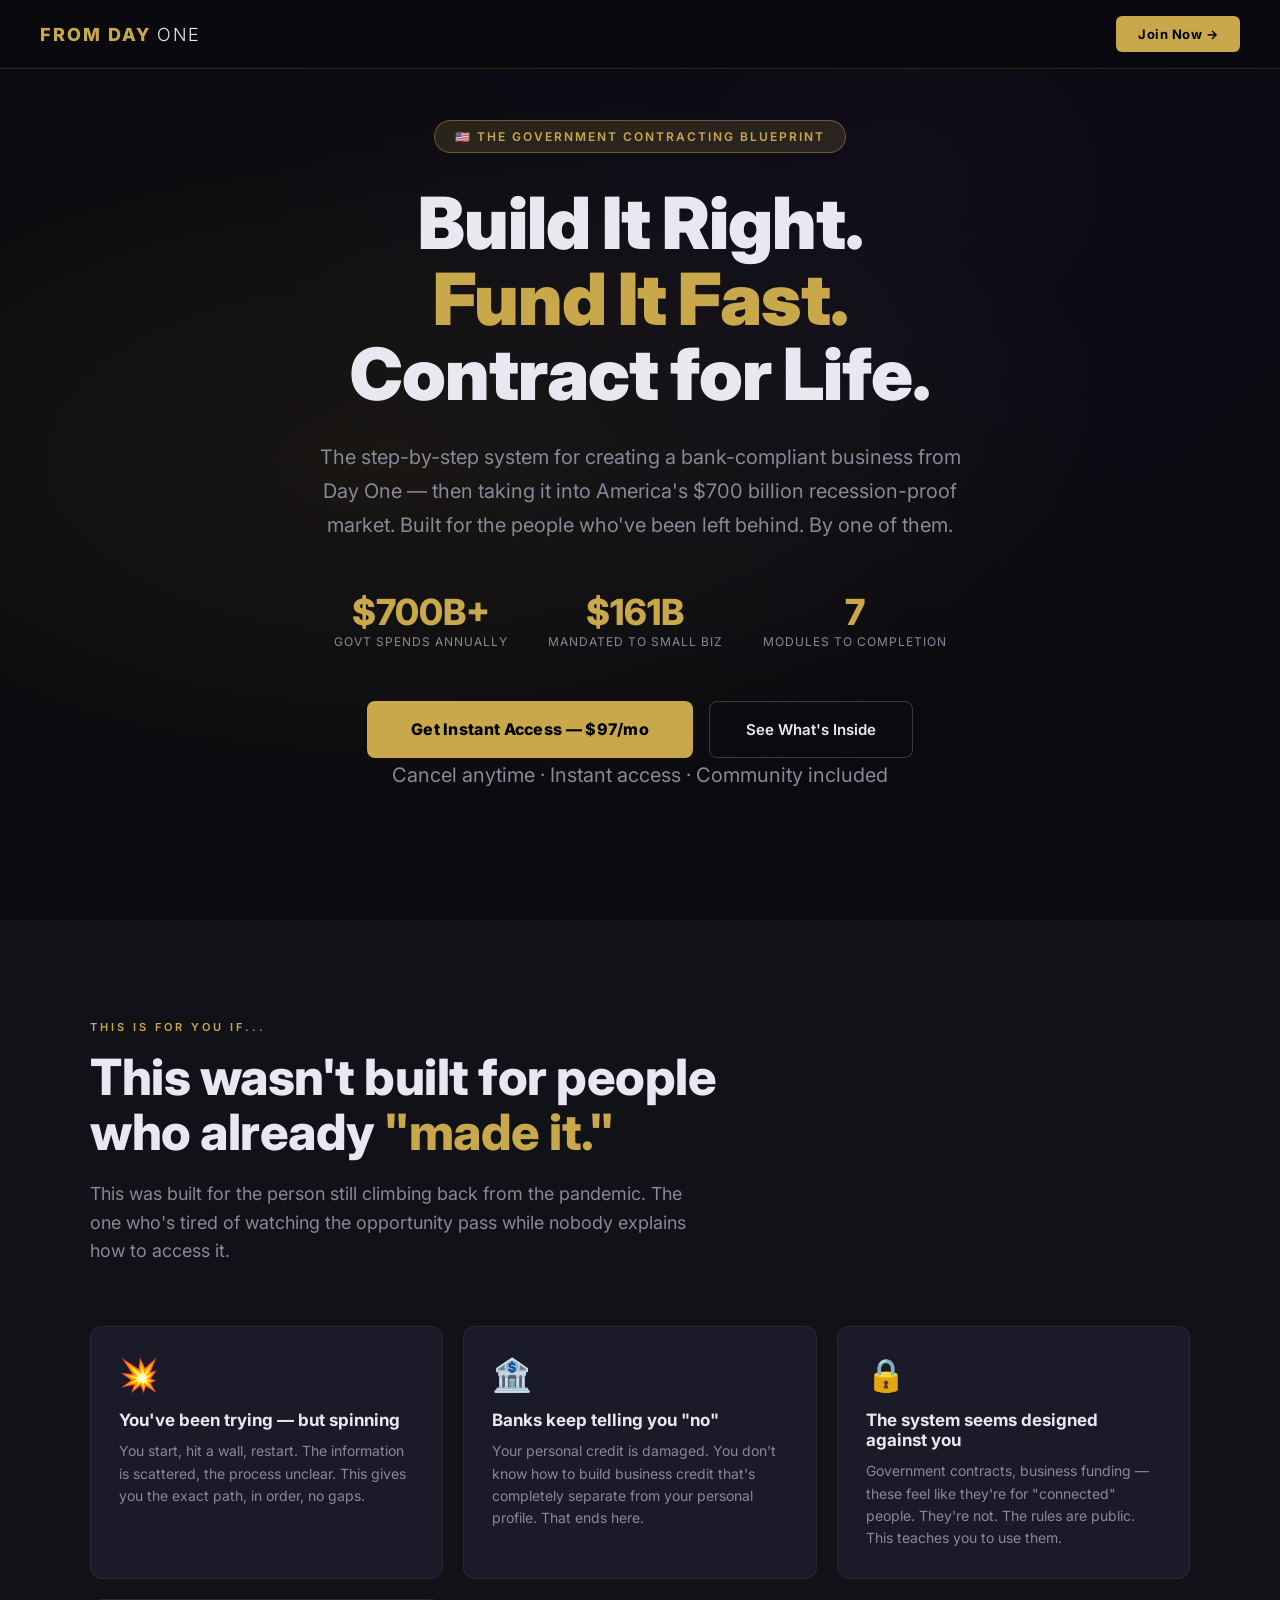
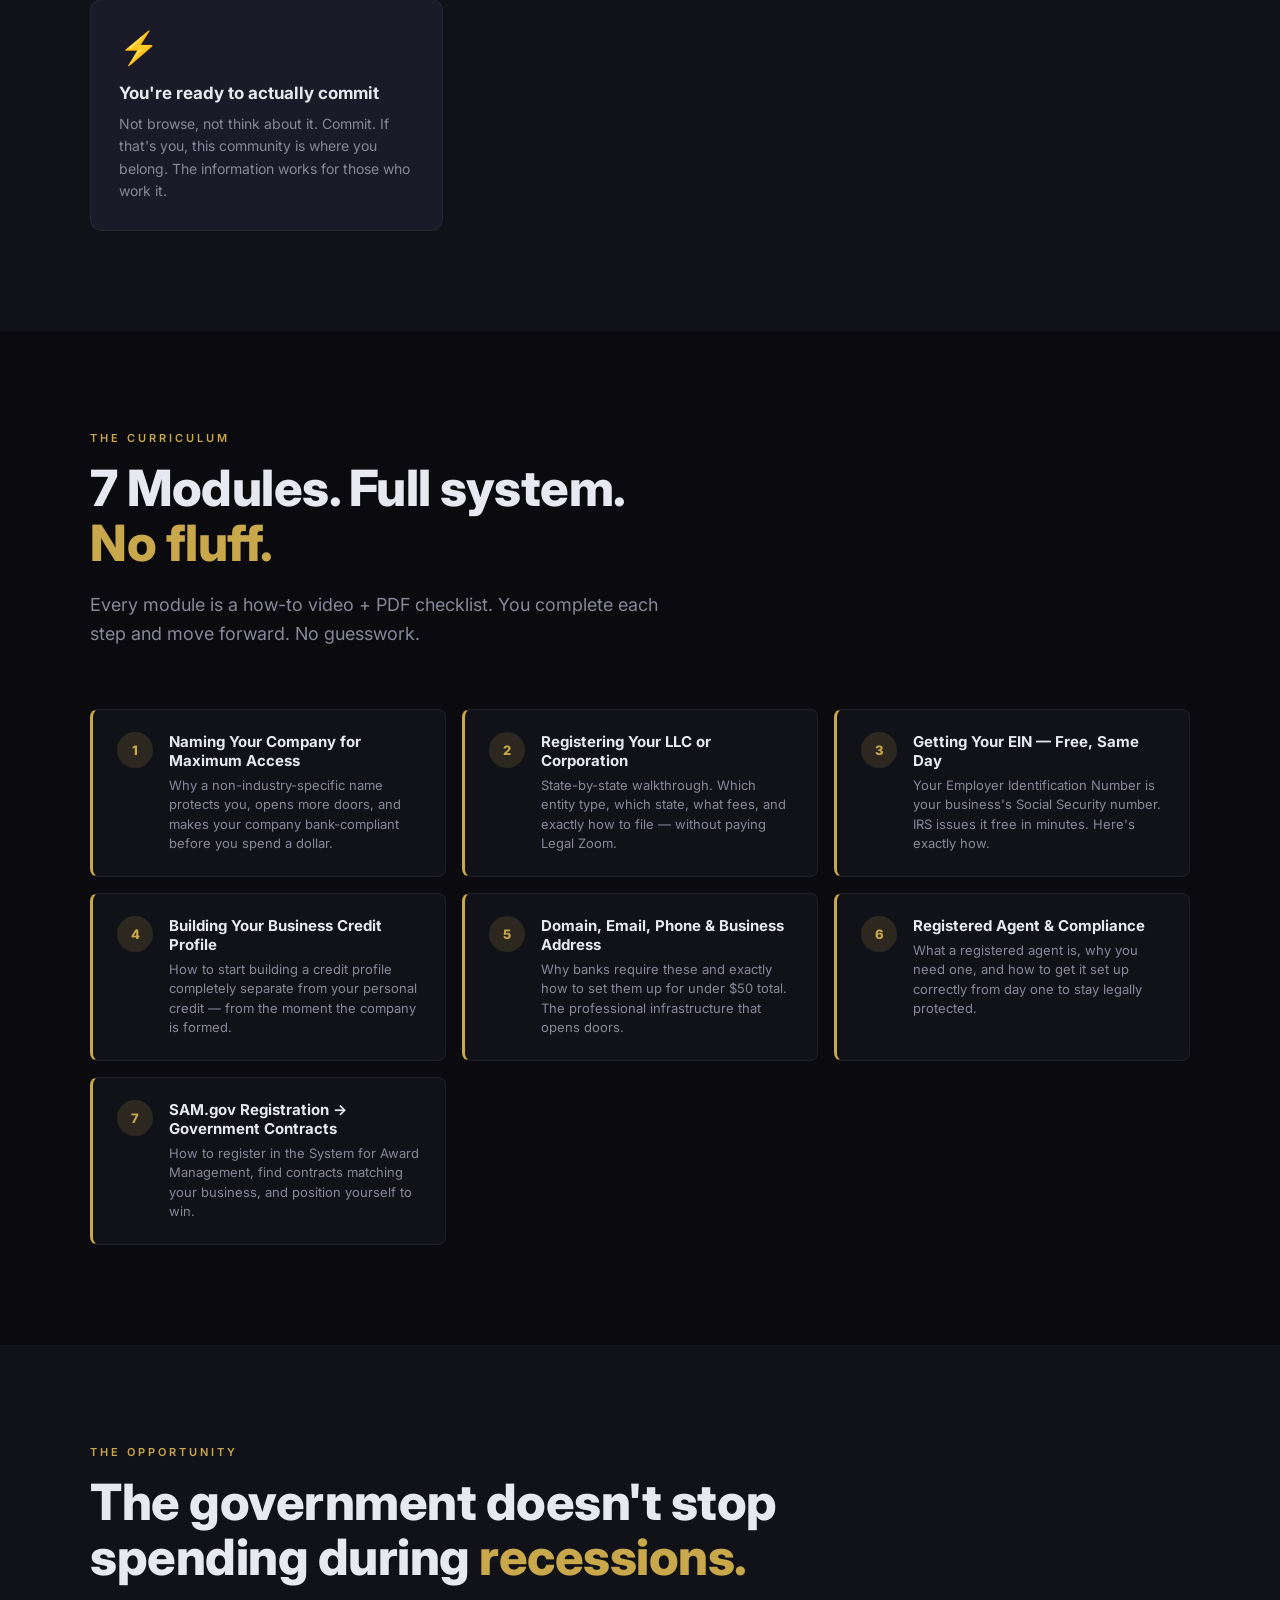
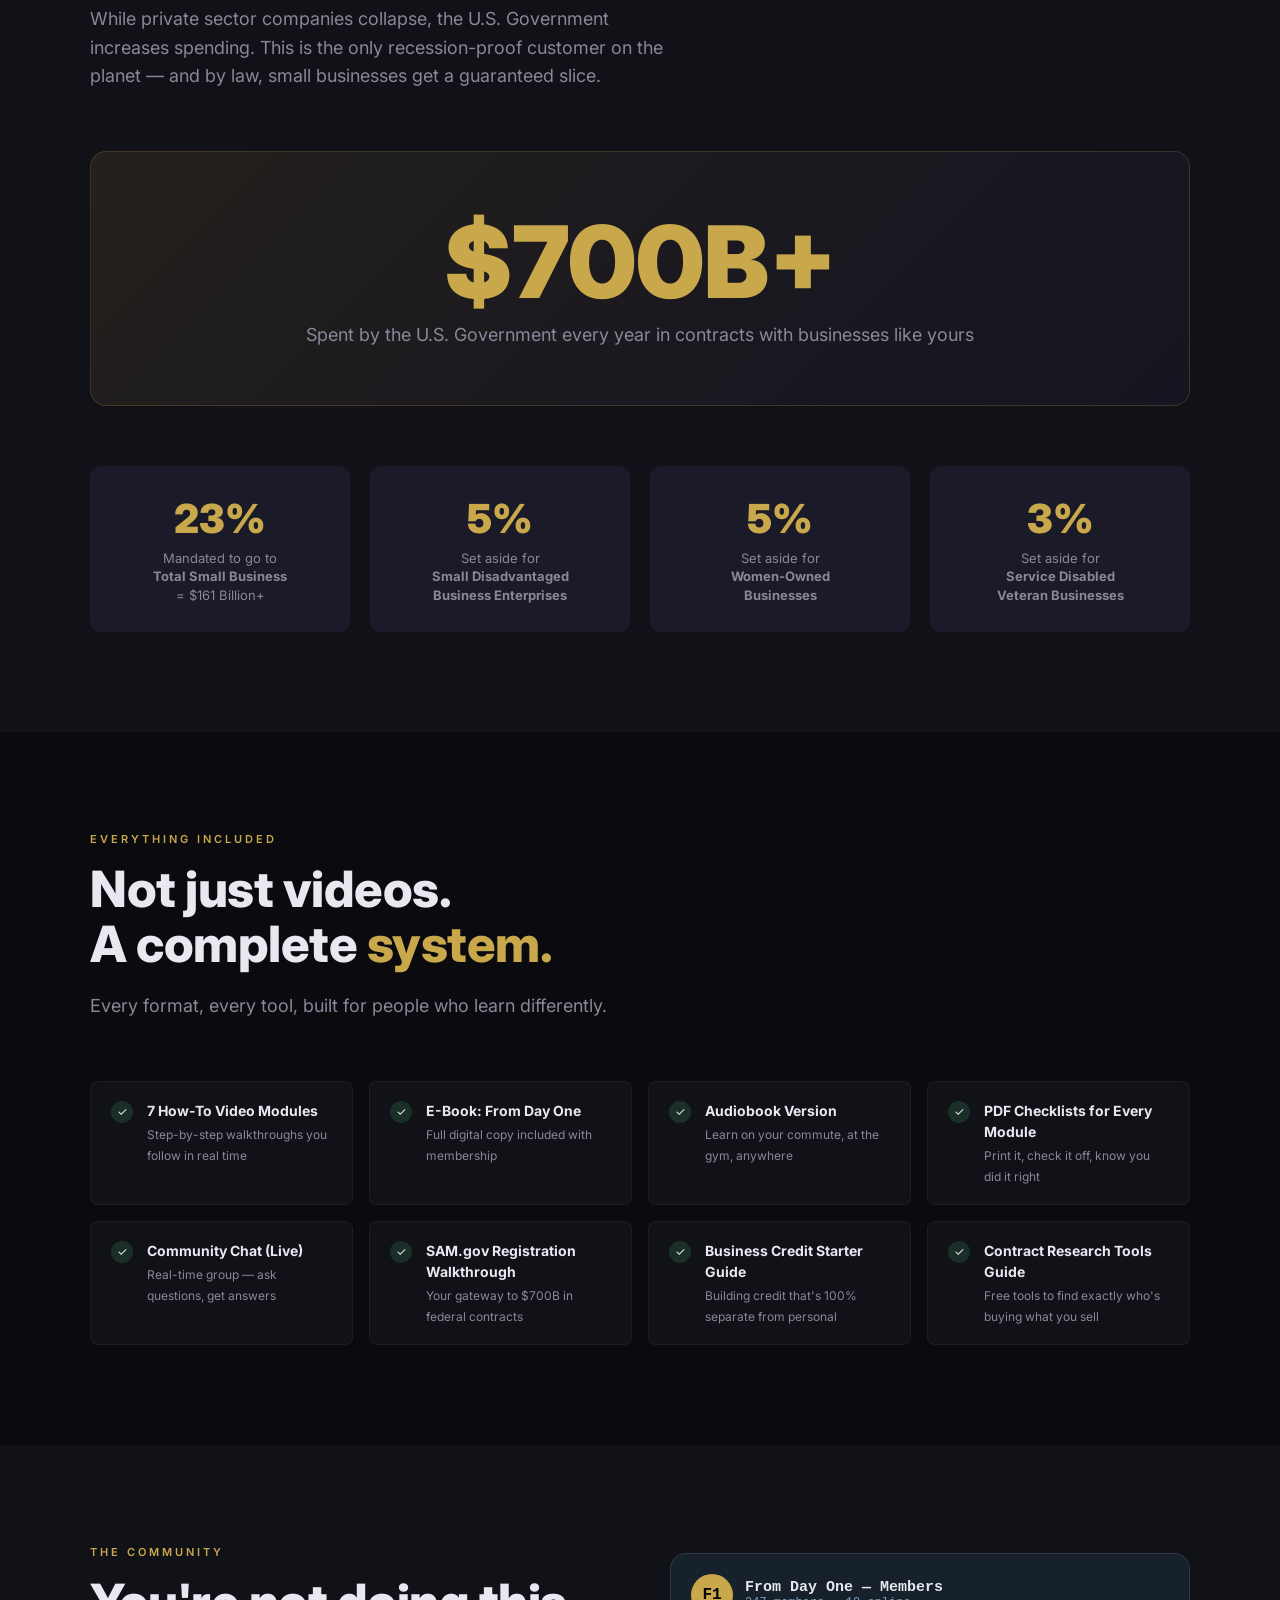
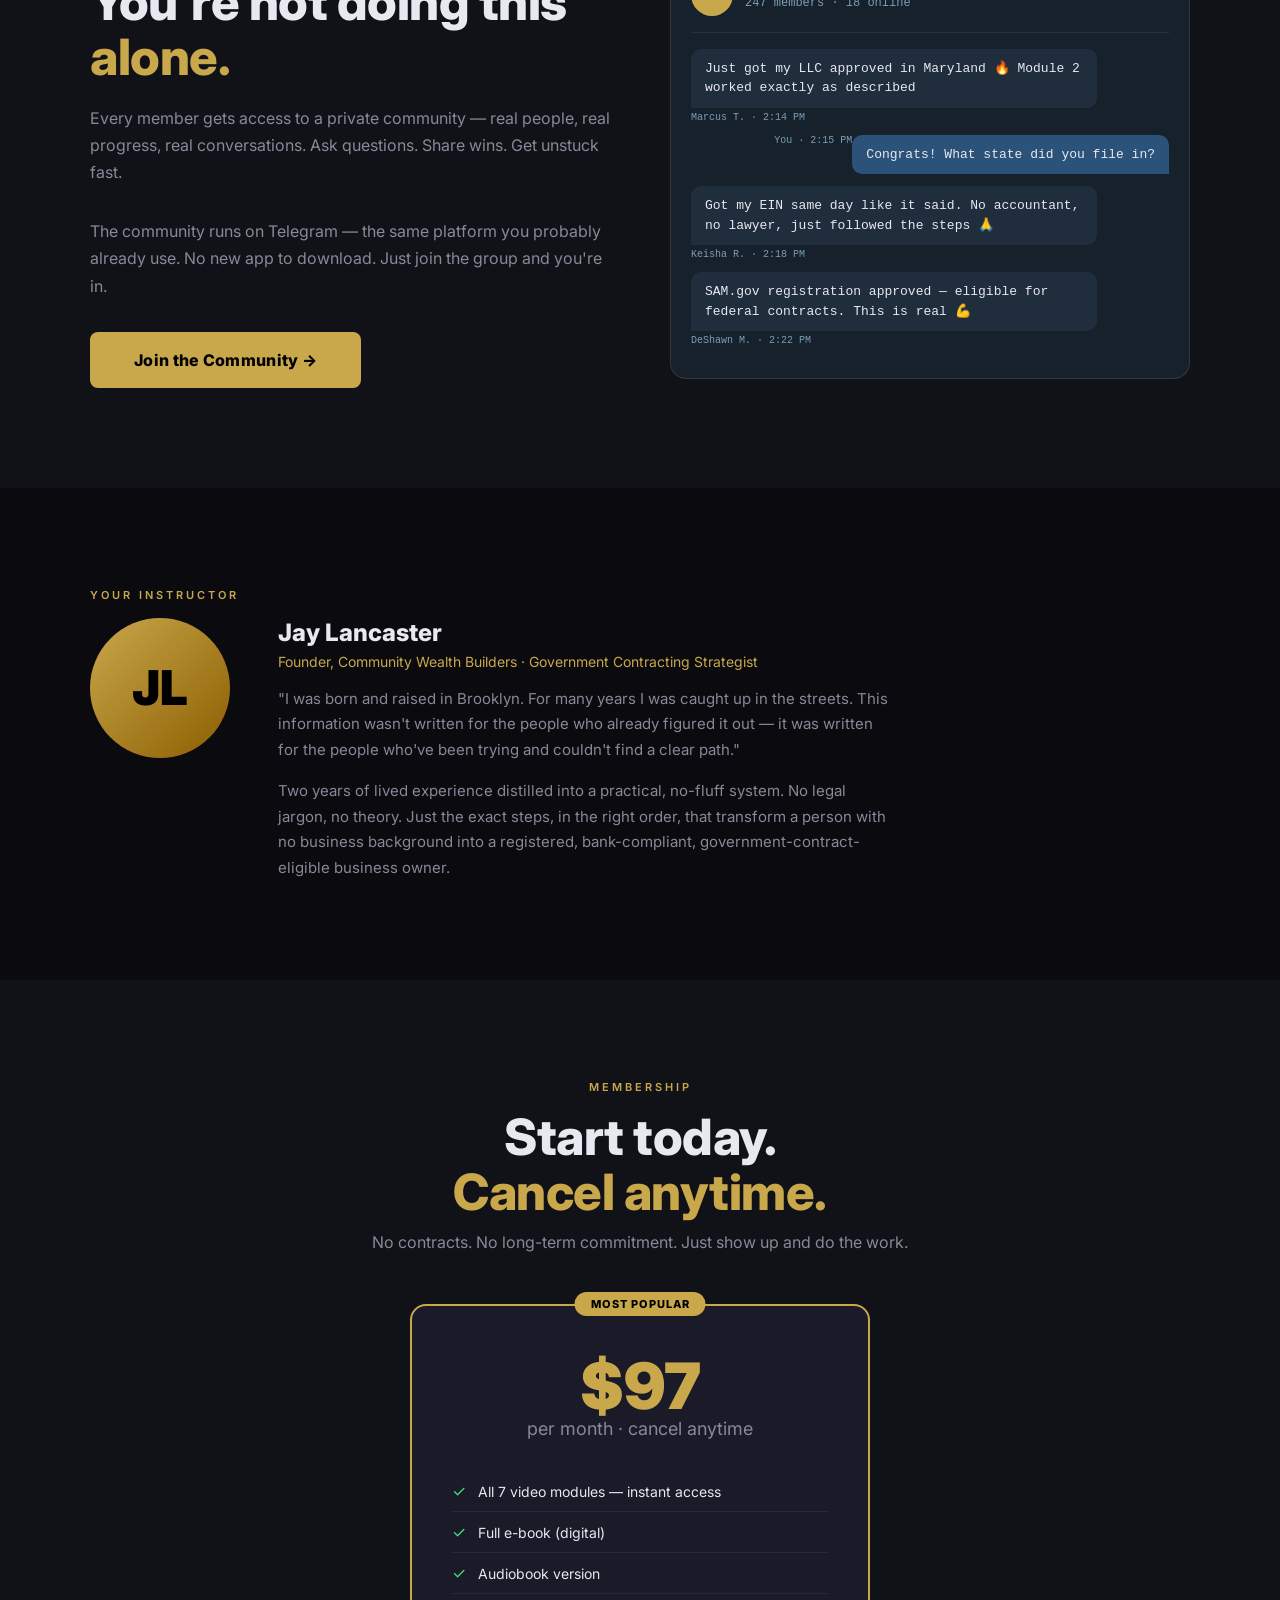
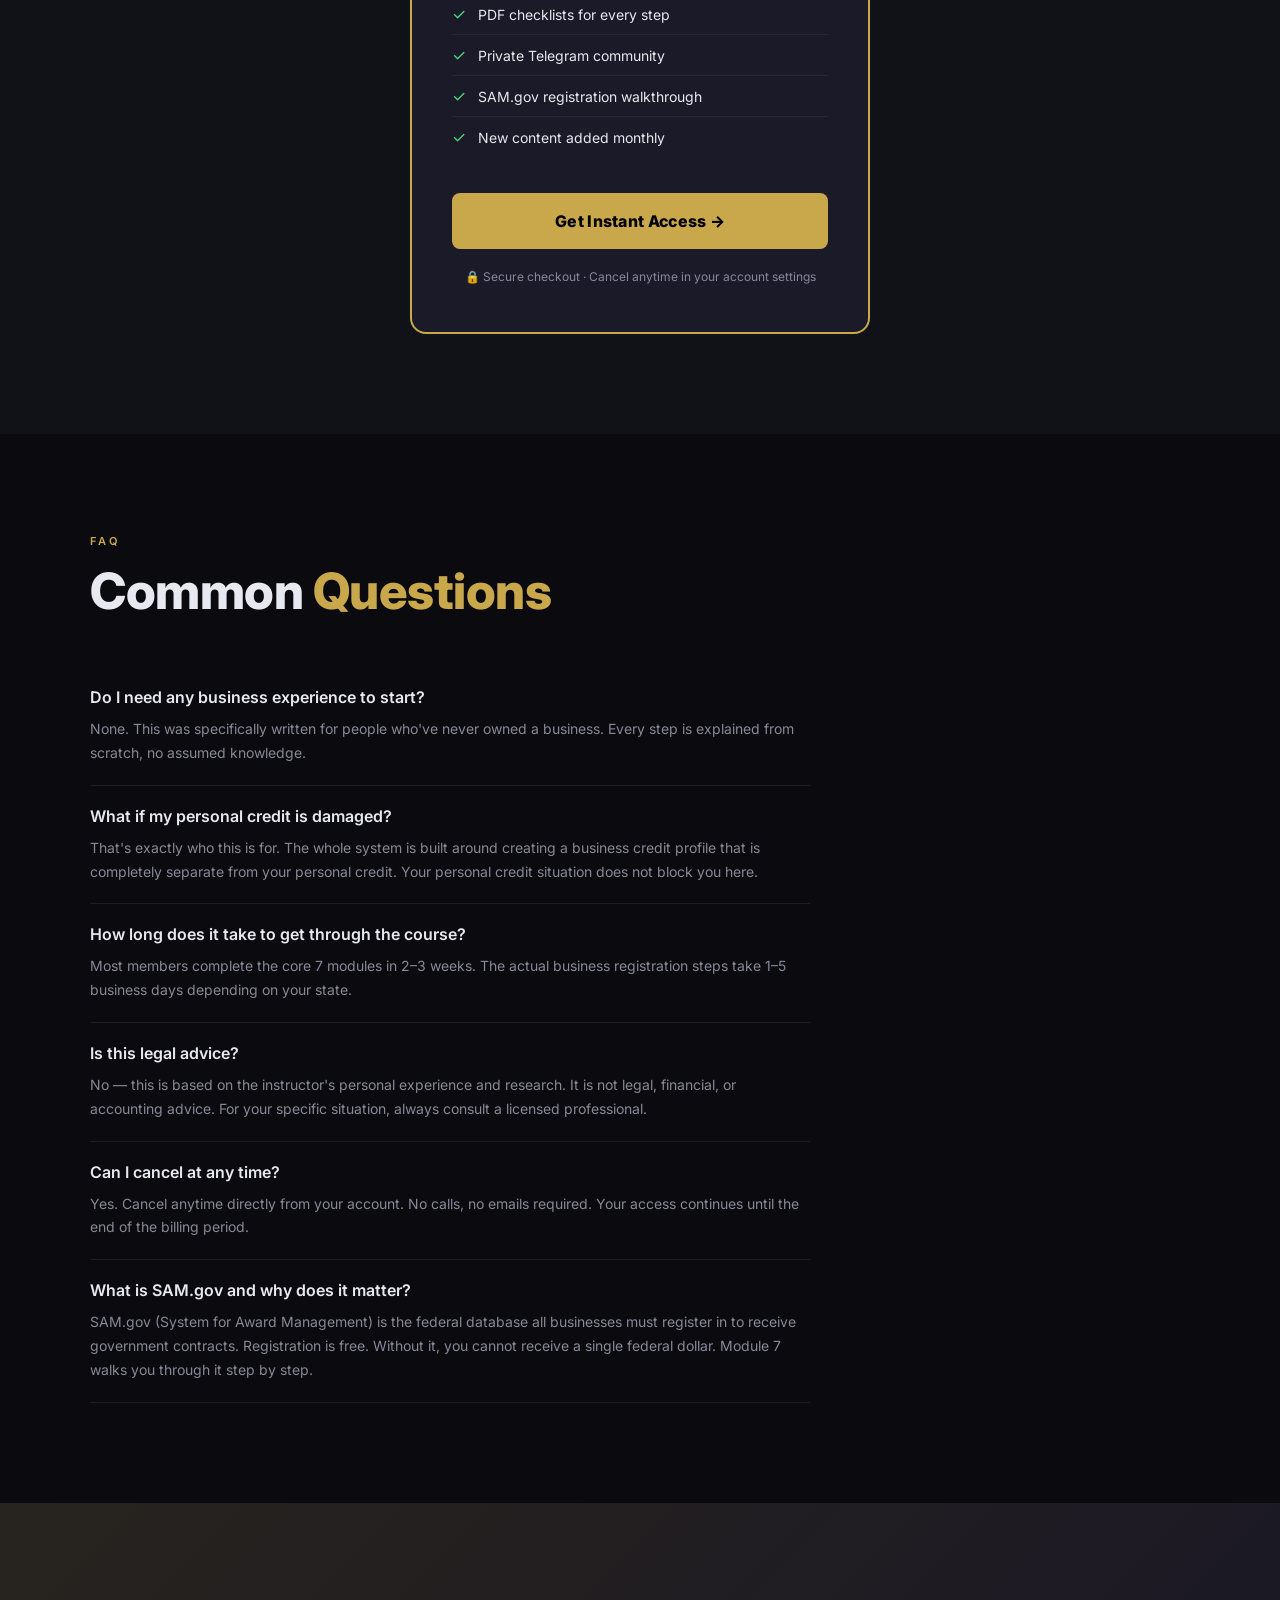
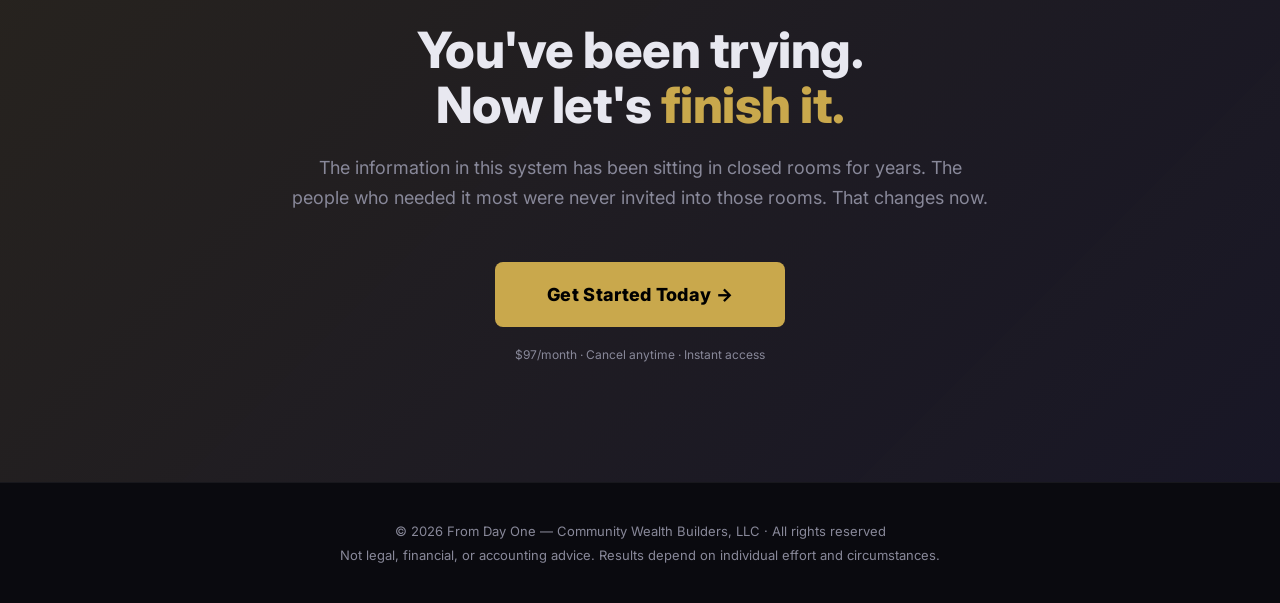
==== govcon/index.html @ f17fe60e "From Day One - membership site: sales page + members dashboard" ====
<!DOCTYPE html>
<html lang="en">
<head>
<meta charset="UTF-8">
<meta name="viewport" content="width=device-width, initial-scale=1.0">
<title>From Day One — Build a Bank-Ready Business & Win Government Contracts</title>
<meta name="description" content="The step-by-step system for creating a financially capable company from day one — and taking it into America's $700 billion recession-proof market.">
<style>
  @import url('https://fonts.googleapis.com/css2?family=Inter:wght@300;400;500;600;700;800;900&display=swap');
  
  * { margin: 0; padding: 0; box-sizing: border-box; }
  
  :root {
    --gold: #C9A84C;
    --gold-light: #E8C96A;
    --dark: #0A0A0F;
    --dark2: #111118;
    --dark3: #1A1A28;
    --text: #E8E8F0;
    --muted: #888899;
  }

  body { 
    font-family: 'Inter', sans-serif; 
    background: var(--dark); 
    color: var(--text);
    overflow-x: hidden;
  }

  /* NAV */
  nav {
    position: fixed; top: 0; width: 100%; z-index: 100;
    background: rgba(10,10,15,0.95); backdrop-filter: blur(10px);
    border-bottom: 1px solid rgba(201,168,76,0.2);
    padding: 16px 40px; display: flex; justify-content: space-between; align-items: center;
  }
  .logo { font-size: 18px; font-weight: 800; color: var(--gold); letter-spacing: 2px; }
  .logo span { color: var(--text); font-weight: 300; }
  .nav-cta { 
    background: var(--gold); color: #000; font-weight: 700; font-size: 13px;
    padding: 10px 22px; border-radius: 6px; text-decoration: none; letter-spacing: 0.5px;
    transition: 0.2s;
  }
  .nav-cta:hover { background: var(--gold-light); }

  /* HERO */
  .hero {
    min-height: 100vh;
    background: radial-gradient(ellipse at 30% 50%, rgba(201,168,76,0.08) 0%, transparent 60%),
                radial-gradient(ellipse at 70% 20%, rgba(100,80,200,0.06) 0%, transparent 50%),
                var(--dark);
    display: flex; align-items: center; justify-content: center;
    text-align: center; padding: 120px 20px 80px;
  }
  .hero-inner { max-width: 860px; }
  .hero-badge {
    display: inline-block; background: rgba(201,168,76,0.15); border: 1px solid rgba(201,168,76,0.4);
    color: var(--gold); font-size: 12px; font-weight: 600; letter-spacing: 2px;
    padding: 8px 20px; border-radius: 20px; margin-bottom: 32px; text-transform: uppercase;
  }
  .hero h1 {
    font-size: clamp(38px, 6vw, 72px); font-weight: 900; line-height: 1.05;
    margin-bottom: 28px; letter-spacing: -1px;
  }
  .hero h1 em { font-style: normal; color: var(--gold); }
  .hero p {
    font-size: clamp(16px, 2.5vw, 20px); color: var(--muted); line-height: 1.7;
    max-width: 680px; margin: 0 auto 48px;
  }
  .hero-stats {
    display: flex; gap: 40px; justify-content: center; margin-bottom: 52px;
    flex-wrap: wrap;
  }
  .hero-stat .num { font-size: 36px; font-weight: 800; color: var(--gold); }
  .hero-stat .lbl { font-size: 12px; color: var(--muted); text-transform: uppercase; letter-spacing: 1px; }
  
  .cta-group { display: flex; gap: 16px; justify-content: center; flex-wrap: wrap; }
  .btn-primary {
    background: var(--gold); color: #000; font-weight: 800; font-size: 16px;
    padding: 18px 44px; border-radius: 8px; text-decoration: none; letter-spacing: 0.3px;
    transition: 0.2s; display: inline-block;
  }
  .btn-primary:hover { background: var(--gold-light); transform: translateY(-2px); box-shadow: 0 8px 30px rgba(201,168,76,0.3); }
  .btn-secondary {
    border: 1px solid rgba(255,255,255,0.2); color: var(--text); font-weight: 600; font-size: 15px;
    padding: 18px 36px; border-radius: 8px; text-decoration: none; transition: 0.2s; display: inline-block;
  }
  .btn-secondary:hover { border-color: var(--gold); color: var(--gold); }
  .btn-hint { font-size: 12px; color: var(--muted); margin-top: 16px; text-align: center; }

  /* SECTIONS */
  section { padding: 100px 20px; }
  .container { max-width: 1100px; margin: 0 auto; }
  .section-label {
    font-size: 11px; color: var(--gold); text-transform: uppercase; letter-spacing: 3px;
    font-weight: 600; margin-bottom: 16px;
  }
  h2 {
    font-size: clamp(30px, 5vw, 50px); font-weight: 800; line-height: 1.1;
    letter-spacing: -0.5px; margin-bottom: 20px;
  }
  h2 em { font-style: normal; color: var(--gold); }
  .section-sub { font-size: 18px; color: var(--muted); max-width: 600px; line-height: 1.6; margin-bottom: 60px; }

  /* FOR WHO */
  .for-who { background: var(--dark2); }
  .cards { display: grid; grid-template-columns: repeat(auto-fit, minmax(280px, 1fr)); gap: 20px; }
  .card {
    background: var(--dark3); border: 1px solid rgba(255,255,255,0.06);
    border-radius: 12px; padding: 28px;
    transition: 0.2s;
  }
  .card:hover { border-color: rgba(201,168,76,0.3); transform: translateY(-3px); }
  .card-icon { font-size: 32px; margin-bottom: 16px; }
  .card h3 { font-size: 17px; font-weight: 700; margin-bottom: 10px; }
  .card p { font-size: 14px; color: var(--muted); line-height: 1.6; }

  /* WHAT YOU GET */
  .modules-grid { display: grid; grid-template-columns: repeat(auto-fit, minmax(300px, 1fr)); gap: 16px; }
  .module {
    background: var(--dark2); border: 1px solid rgba(255,255,255,0.06);
    border-left: 3px solid var(--gold); border-radius: 8px; padding: 22px 24px;
    display: flex; gap: 16px; align-items: flex-start;
  }
  .module-num {
    background: rgba(201,168,76,0.15); color: var(--gold);
    font-size: 13px; font-weight: 800; width: 36px; height: 36px;
    border-radius: 50%; display: flex; align-items: center; justify-content: center;
    flex-shrink: 0;
  }
  .module h3 { font-size: 15px; font-weight: 700; margin-bottom: 6px; }
  .module p { font-size: 13px; color: var(--muted); line-height: 1.5; }

  /* MARKET */
  .market { background: var(--dark2); }
  .market-big {
    background: linear-gradient(135deg, rgba(201,168,76,0.1), rgba(100,80,200,0.05));
    border: 1px solid rgba(201,168,76,0.2); border-radius: 16px;
    padding: 60px; text-align: center; margin-bottom: 60px;
  }
  .market-big .number { font-size: clamp(60px, 10vw, 100px); font-weight: 900; color: var(--gold); line-height: 1; }
  .market-big .caption { font-size: 18px; color: var(--muted); margin-top: 12px; }
  .market-breakdown { display: grid; grid-template-columns: repeat(auto-fit, minmax(200px, 1fr)); gap: 20px; }
  .breakdown-item { text-align: center; padding: 28px; background: var(--dark3); border-radius: 10px; }
  .breakdown-item .pct { font-size: 40px; font-weight: 900; color: var(--gold); }
  .breakdown-item .desc { font-size: 13px; color: var(--muted); margin-top: 6px; line-height: 1.4; }

  /* WHAT'S INSIDE */
  .inside { background: var(--dark); }
  .deliverables { display: grid; grid-template-columns: repeat(auto-fit, minmax(250px, 1fr)); gap: 16px; }
  .deliverable {
    display: flex; gap: 14px; align-items: flex-start;
    background: var(--dark2); padding: 18px 20px; border-radius: 8px;
    border: 1px solid rgba(255,255,255,0.05);
  }
  .check { 
    width: 22px; height: 22px; background: rgba(74,222,128,0.15); border-radius: 50%;
    display: flex; align-items: center; justify-content: center; font-size: 12px; flex-shrink: 0;
    margin-top: 1px;
  }
  .deliverable-text { font-size: 14px; line-height: 1.5; }
  .deliverable-text strong { display: block; margin-bottom: 2px; }
  .deliverable-text span { color: var(--muted); font-size: 12px; }

  /* COMMUNITY */
  .community { background: var(--dark2); }
  .community-inner {
    display: grid; grid-template-columns: 1fr 1fr; gap: 60px; align-items: center;
  }
  @media(max-width: 768px) { .community-inner { grid-template-columns: 1fr; } }
  .telegram-mockup {
    background: #17212B; border-radius: 16px; padding: 20px;
    border: 1px solid rgba(255,255,255,0.1); font-family: monospace;
  }
  .tg-header { 
    display: flex; align-items: center; gap: 12px; padding-bottom: 16px;
    border-bottom: 1px solid rgba(255,255,255,0.08); margin-bottom: 16px;
  }
  .tg-avatar { 
    width: 42px; height: 42px; border-radius: 50%; background: var(--gold);
    display: flex; align-items: center; justify-content: center; font-weight: 800; color: #000; font-size: 16px;
  }
  .tg-name { font-weight: 700; font-size: 15px; }
  .tg-count { font-size: 12px; color: #7A9DB8; }
  .tg-msg { margin-bottom: 12px; }
  .tg-bubble {
    background: #1F2D3D; border-radius: 10px 10px 10px 0; padding: 10px 14px;
    font-size: 13px; display: inline-block; max-width: 85%; line-height: 1.5;
  }
  .tg-bubble.mine { background: #2B5278; border-radius: 10px 10px 0 10px; float: right; }
  .tg-time { font-size: 10px; color: #7A9DB8; margin-top: 4px; }
  .clearfix::after { content:''; display:table; clear:both; }

  /* AUTHOR */
  .author { background: var(--dark); }
  .author-inner { 
    display: grid; grid-template-columns: auto 1fr; gap: 48px; align-items: start;
    max-width: 800px;
  }
  @media(max-width: 600px) { .author-inner { grid-template-columns: 1fr; } }
  .author-photo {
    width: 140px; height: 140px; border-radius: 50%;
    background: linear-gradient(135deg, var(--gold), #8B5E00);
    display: flex; align-items: center; justify-content: center;
    font-size: 48px; font-weight: 900; color: #000; flex-shrink: 0;
  }
  .author-name { font-size: 24px; font-weight: 800; margin-bottom: 6px; }
  .author-title { font-size: 14px; color: var(--gold); margin-bottom: 16px; }
  .author-bio { font-size: 15px; color: var(--muted); line-height: 1.7; }

  /* PRICING */
  .pricing { background: var(--dark2); text-align: center; }
  .price-card {
    background: var(--dark3); border: 2px solid var(--gold);
    border-radius: 16px; padding: 48px 40px; max-width: 460px; margin: 0 auto;
    position: relative;
  }
  .price-badge {
    position: absolute; top: -14px; left: 50%; transform: translateX(-50%);
    background: var(--gold); color: #000; font-size: 11px; font-weight: 800;
    padding: 5px 16px; border-radius: 20px; letter-spacing: 1px; white-space: nowrap;
  }
  .price-amount { font-size: 64px; font-weight: 900; color: var(--gold); line-height: 1; }
  .price-period { font-size: 18px; color: var(--muted); margin-bottom: 32px; }
  .price-features { text-align: left; margin-bottom: 36px; }
  .price-feature { 
    display: flex; align-items: center; gap: 12px;
    padding: 10px 0; border-bottom: 1px solid rgba(255,255,255,0.06); font-size: 14px;
  }
  .price-feature:last-child { border-bottom: none; }
  .price-feature .tick { color: #4ADE80; font-size: 16px; }
  .price-guarantee { font-size: 12px; color: var(--muted); margin-top: 20px; }

  /* FAQ */
  .faq { background: var(--dark); }
  .faq-list { max-width: 720px; }
  .faq-item { border-bottom: 1px solid rgba(255,255,255,0.08); padding: 20px 0; }
  .faq-q { font-size: 16px; font-weight: 600; margin-bottom: 10px; }
  .faq-a { font-size: 14px; color: var(--muted); line-height: 1.7; }

  /* FINAL CTA */
  .final-cta {
    background: linear-gradient(135deg, rgba(201,168,76,0.12), rgba(100,80,200,0.08)), var(--dark2);
    text-align: center; padding: 120px 20px;
  }
  
  /* FOOTER */
  footer {
    background: var(--dark); border-top: 1px solid rgba(255,255,255,0.06);
    padding: 40px; text-align: center; font-size: 13px; color: var(--muted);
  }

  /* MOBILE */
  @media(max-width: 600px) {
    nav { padding: 14px 20px; }
    section { padding: 70px 16px; }
    .market-big { padding: 32px 20px; }
  }
</style>
</head>
<body>

<!-- NAV -->
<nav>
  <div class="logo">FROM DAY <span>ONE</span></div>
  <a href="#pricing" class="nav-cta">Join Now →</a>
</nav>

<!-- HERO -->
<section class="hero">
  <div class="hero-inner">
    <div class="hero-badge">🇺🇸 The Government Contracting Blueprint</div>
    <h1>Build It Right.<br><em>Fund It Fast.</em><br>Contract for Life.</h1>
    <p>The step-by-step system for creating a bank-compliant business from Day One — then taking it into America's $700 billion recession-proof market. Built for the people who've been left behind. By one of them.</p>
    
    <div class="hero-stats">
      <div class="hero-stat"><div class="num">$700B+</div><div class="lbl">Govt spends annually</div></div>
      <div class="hero-stat"><div class="num">$161B</div><div class="lbl">Mandated to small biz</div></div>
      <div class="hero-stat"><div class="num">7</div><div class="lbl">Modules to completion</div></div>
    </div>

    <div class="cta-group">
      <a href="#pricing" class="btn-primary">Get Instant Access — $97/mo</a>
      <a href="#modules" class="btn-secondary">See What's Inside</a>
    </div>
    <p class="btn-hint">Cancel anytime · Instant access · Community included</p>
  </div>
</section>

<!-- FOR WHO -->
<section class="for-who">
  <div class="container">
    <div class="section-label">This Is For You If...</div>
    <h2>This wasn't built for people<br>who already <em>"made it."</em></h2>
    <p class="section-sub">This was built for the person still climbing back from the pandemic. The one who's tired of watching the opportunity pass while nobody explains how to access it.</p>
    
    <div class="cards">
      <div class="card">
        <div class="card-icon">💥</div>
        <h3>You've been trying — but spinning</h3>
        <p>You start, hit a wall, restart. The information is scattered, the process unclear. This gives you the exact path, in order, no gaps.</p>
      </div>
      <div class="card">
        <div class="card-icon">🏦</div>
        <h3>Banks keep telling you "no"</h3>
        <p>Your personal credit is damaged. You don't know how to build business credit that's completely separate from your personal profile. That ends here.</p>
      </div>
      <div class="card">
        <div class="card-icon">🔒</div>
        <h3>The system seems designed against you</h3>
        <p>Government contracts, business funding — these feel like they're for "connected" people. They're not. The rules are public. This teaches you to use them.</p>
      </div>
      <div class="card">
        <div class="card-icon">⚡</div>
        <h3>You're ready to actually commit</h3>
        <p>Not browse, not think about it. Commit. If that's you, this community is where you belong. The information works for those who work it.</p>
      </div>
    </div>
  </div>
</section>

<!-- MODULES -->
<section class="inside" id="modules">
  <div class="container">
    <div class="section-label">The Curriculum</div>
    <h2>7 Modules. Full system.<br><em>No fluff.</em></h2>
    <p class="section-sub">Every module is a how-to video + PDF checklist. You complete each step and move forward. No guesswork.</p>
    
    <div class="modules-grid">
      <div class="module">
        <div class="module-num">1</div>
        <div>
          <h3>Naming Your Company for Maximum Access</h3>
          <p>Why a non-industry-specific name protects you, opens more doors, and makes your company bank-compliant before you spend a dollar.</p>
        </div>
      </div>
      <div class="module">
        <div class="module-num">2</div>
        <div>
          <h3>Registering Your LLC or Corporation</h3>
          <p>State-by-state walkthrough. Which entity type, which state, what fees, and exactly how to file — without paying Legal Zoom.</p>
        </div>
      </div>
      <div class="module">
        <div class="module-num">3</div>
        <div>
          <h3>Getting Your EIN — Free, Same Day</h3>
          <p>Your Employer Identification Number is your business's Social Security number. IRS issues it free in minutes. Here's exactly how.</p>
        </div>
      </div>
      <div class="module">
        <div class="module-num">4</div>
        <div>
          <h3>Building Your Business Credit Profile</h3>
          <p>How to start building a credit profile completely separate from your personal credit — from the moment the company is formed.</p>
        </div>
      </div>
      <div class="module">
        <div class="module-num">5</div>
        <div>
          <h3>Domain, Email, Phone & Business Address</h3>
          <p>Why banks require these and exactly how to set them up for under $50 total. The professional infrastructure that opens doors.</p>
        </div>
      </div>
      <div class="module">
        <div class="module-num">6</div>
        <div>
          <h3>Registered Agent & Compliance</h3>
          <p>What a registered agent is, why you need one, and how to get it set up correctly from day one to stay legally protected.</p>
        </div>
      </div>
      <div class="module">
        <div class="module-num">7</div>
        <div>
          <h3>SAM.gov Registration → Government Contracts</h3>
          <p>How to register in the System for Award Management, find contracts matching your business, and position yourself to win.</p>
        </div>
      </div>
    </div>
  </div>
</section>

<!-- MARKET -->
<section class="market">
  <div class="container">
    <div class="section-label">The Opportunity</div>
    <h2>The government doesn't stop<br>spending during <em>recessions.</em></h2>
    <p class="section-sub">While private sector companies collapse, the U.S. Government increases spending. This is the only recession-proof customer on the planet — and by law, small businesses get a guaranteed slice.</p>
    
    <div class="market-big">
      <div class="number">$700B+</div>
      <div class="caption">Spent by the U.S. Government every year in contracts with businesses like yours</div>
    </div>
    
    <div class="market-breakdown">
      <div class="breakdown-item">
        <div class="pct">23%</div>
        <div class="desc">Mandated to go to<br><strong>Total Small Business</strong><br>= $161 Billion+</div>
      </div>
      <div class="breakdown-item">
        <div class="pct">5%</div>
        <div class="desc">Set aside for<br><strong>Small Disadvantaged<br>Business Enterprises</strong></div>
      </div>
      <div class="breakdown-item">
        <div class="pct">5%</div>
        <div class="desc">Set aside for<br><strong>Women-Owned<br>Businesses</strong></div>
      </div>
      <div class="breakdown-item">
        <div class="pct">3%</div>
        <div class="desc">Set aside for<br><strong>Service Disabled<br>Veteran Businesses</strong></div>
      </div>
    </div>
  </div>
</section>

<!-- WHAT'S INCLUDED -->
<section class="inside">
  <div class="container">
    <div class="section-label">Everything Included</div>
    <h2>Not just videos.<br>A complete <em>system.</em></h2>
    <p class="section-sub">Every format, every tool, built for people who learn differently.</p>
    
    <div class="deliverables">
      <div class="deliverable">
        <div class="check">✓</div>
        <div class="deliverable-text"><strong>7 How-To Video Modules</strong><span>Step-by-step walkthroughs you follow in real time</span></div>
      </div>
      <div class="deliverable">
        <div class="check">✓</div>
        <div class="deliverable-text"><strong>E-Book: From Day One</strong><span>Full digital copy included with membership</span></div>
      </div>
      <div class="deliverable">
        <div class="check">✓</div>
        <div class="deliverable-text"><strong>Audiobook Version</strong><span>Learn on your commute, at the gym, anywhere</span></div>
      </div>
      <div class="deliverable">
        <div class="check">✓</div>
        <div class="deliverable-text"><strong>PDF Checklists for Every Module</strong><span>Print it, check it off, know you did it right</span></div>
      </div>
      <div class="deliverable">
        <div class="check">✓</div>
        <div class="deliverable-text"><strong>Community Chat (Live)</strong><span>Real-time group — ask questions, get answers</span></div>
      </div>
      <div class="deliverable">
        <div class="check">✓</div>
        <div class="deliverable-text"><strong>SAM.gov Registration Walkthrough</strong><span>Your gateway to $700B in federal contracts</span></div>
      </div>
      <div class="deliverable">
        <div class="check">✓</div>
        <div class="deliverable-text"><strong>Business Credit Starter Guide</strong><span>Building credit that's 100% separate from personal</span></div>
      </div>
      <div class="deliverable">
        <div class="check">✓</div>
        <div class="deliverable-text"><strong>Contract Research Tools Guide</strong><span>Free tools to find exactly who's buying what you sell</span></div>
      </div>
    </div>
  </div>
</section>

<!-- COMMUNITY -->
<section class="community">
  <div class="container">
    <div class="community-inner">
      <div>
        <div class="section-label">The Community</div>
        <h2>You're not doing this <em>alone.</em></h2>
        <p style="color:var(--muted); font-size:16px; line-height:1.7; margin-bottom:32px;">
          Every member gets access to a private community — real people, real progress, real conversations. Ask questions. Share wins. Get unstuck fast.
        </p>
        <p style="color:var(--muted); font-size:16px; line-height:1.7; margin-bottom:32px;">
          The community runs on Telegram — the same platform you probably already use. No new app to download. Just join the group and you're in.
        </p>
        <a href="#pricing" class="btn-primary">Join the Community →</a>
      </div>
      <div class="telegram-mockup">
        <div class="tg-header">
          <div class="tg-avatar">F1</div>
          <div>
            <div class="tg-name">From Day One — Members</div>
            <div class="tg-count">247 members · 18 online</div>
          </div>
        </div>
        <div class="tg-msg">
          <div class="tg-bubble">Just got my LLC approved in Maryland 🔥 Module 2 worked exactly as described</div>
          <div class="tg-time">Marcus T. · 2:14 PM</div>
        </div>
        <div class="tg-msg clearfix">
          <div class="tg-bubble mine">Congrats! What state did you file in?</div>
          <div class="tg-time" style="text-align:right">You · 2:15 PM</div>
        </div>
        <div class="tg-msg">
          <div class="tg-bubble">Got my EIN same day like it said. No accountant, no lawyer, just followed the steps 🙏</div>
          <div class="tg-time">Keisha R. · 2:18 PM</div>
        </div>
        <div class="tg-msg">
          <div class="tg-bubble">SAM.gov registration approved — eligible for federal contracts. This is real 💪</div>
          <div class="tg-time">DeShawn M. · 2:22 PM</div>
        </div>
      </div>
    </div>
  </div>
</section>

<!-- AUTHOR -->
<section class="author">
  <div class="container">
    <div class="section-label">Your Instructor</div>
    <div class="author-inner">
      <div class="author-photo">JL</div>
      <div>
        <div class="author-name">Jay Lancaster</div>
        <div class="author-title">Founder, Community Wealth Builders · Government Contracting Strategist</div>
        <p class="author-bio" style="margin-bottom:16px">
          "I was born and raised in Brooklyn. For many years I was caught up in the streets. This information wasn't written for the people who already figured it out — it was written for the people who've been trying and couldn't find a clear path."
        </p>
        <p class="author-bio">
          Two years of lived experience distilled into a practical, no-fluff system. No legal jargon, no theory. Just the exact steps, in the right order, that transform a person with no business background into a registered, bank-compliant, government-contract-eligible business owner.
        </p>
      </div>
    </div>
  </div>
</section>

<!-- PRICING -->
<section class="pricing" id="pricing">
  <div class="container">
    <div class="section-label">Membership</div>
    <h2 style="margin-bottom:12px">Start today.<br><em>Cancel anytime.</em></h2>
    <p style="color:var(--muted); font-size:16px; margin-bottom:52px">No contracts. No long-term commitment. Just show up and do the work.</p>
    
    <div class="price-card">
      <div class="price-badge">MOST POPULAR</div>
      <div class="price-amount">$97</div>
      <div class="price-period">per month · cancel anytime</div>
      
      <div class="price-features">
        <div class="price-feature"><span class="tick">✓</span> All 7 video modules — instant access</div>
        <div class="price-feature"><span class="tick">✓</span> Full e-book (digital)</div>
        <div class="price-feature"><span class="tick">✓</span> Audiobook version</div>
        <div class="price-feature"><span class="tick">✓</span> PDF checklists for every step</div>
        <div class="price-feature"><span class="tick">✓</span> Private Telegram community</div>
        <div class="price-feature"><span class="tick">✓</span> SAM.gov registration walkthrough</div>
        <div class="price-feature"><span class="tick">✓</span> New content added monthly</div>
      </div>
      
      <a href="https://buy.stripe.com/PLACEHOLDER" class="btn-primary" style="width:100%; text-align:center; display:block" id="join-btn">
        Get Instant Access →
      </a>
      <p class="price-guarantee">🔒 Secure checkout · Cancel anytime in your account settings</p>
    </div>
  </div>
</section>

<!-- FAQ -->
<section class="faq">
  <div class="container">
    <div class="section-label">FAQ</div>
    <h2 style="margin-bottom:48px">Common <em>Questions</em></h2>
    
    <div class="faq-list">
      <div class="faq-item">
        <div class="faq-q">Do I need any business experience to start?</div>
        <div class="faq-a">None. This was specifically written for people who've never owned a business. Every step is explained from scratch, no assumed knowledge.</div>
      </div>
      <div class="faq-item">
        <div class="faq-q">What if my personal credit is damaged?</div>
        <div class="faq-a">That's exactly who this is for. The whole system is built around creating a business credit profile that is completely separate from your personal credit. Your personal credit situation does not block you here.</div>
      </div>
      <div class="faq-item">
        <div class="faq-q">How long does it take to get through the course?</div>
        <div class="faq-a">Most members complete the core 7 modules in 2–3 weeks. The actual business registration steps take 1–5 business days depending on your state.</div>
      </div>
      <div class="faq-item">
        <div class="faq-q">Is this legal advice?</div>
        <div class="faq-a">No — this is based on the instructor's personal experience and research. It is not legal, financial, or accounting advice. For your specific situation, always consult a licensed professional.</div>
      </div>
      <div class="faq-item">
        <div class="faq-q">Can I cancel at any time?</div>
        <div class="faq-a">Yes. Cancel anytime directly from your account. No calls, no emails required. Your access continues until the end of the billing period.</div>
      </div>
      <div class="faq-item">
        <div class="faq-q">What is SAM.gov and why does it matter?</div>
        <div class="faq-a">SAM.gov (System for Award Management) is the federal database all businesses must register in to receive government contracts. Registration is free. Without it, you cannot receive a single federal dollar. Module 7 walks you through it step by step.</div>
      </div>
    </div>
  </div>
</section>

<!-- FINAL CTA -->
<section class="final-cta">
  <div class="container" style="max-width:700px; margin:0 auto">
    <h2 style="margin-bottom:20px">You've been trying.<br>Now let's <em>finish it.</em></h2>
    <p style="font-size:18px; color:var(--muted); line-height:1.7; margin-bottom:48px">
      The information in this system has been sitting in closed rooms for years. The people who needed it most were never invited into those rooms. That changes now.
    </p>
    <a href="#pricing" class="btn-primary" style="font-size:18px; padding:22px 52px">Get Started Today →</a>
    <p class="btn-hint" style="margin-top:20px">$97/month · Cancel anytime · Instant access</p>
  </div>
</section>

<footer>
  <p>© 2026 From Day One — Community Wealth Builders, LLC · All rights reserved</p>
  <p style="margin-top:8px">Not legal, financial, or accounting advice. Results depend on individual effort and circumstances.</p>
</footer>

</body>
</html>
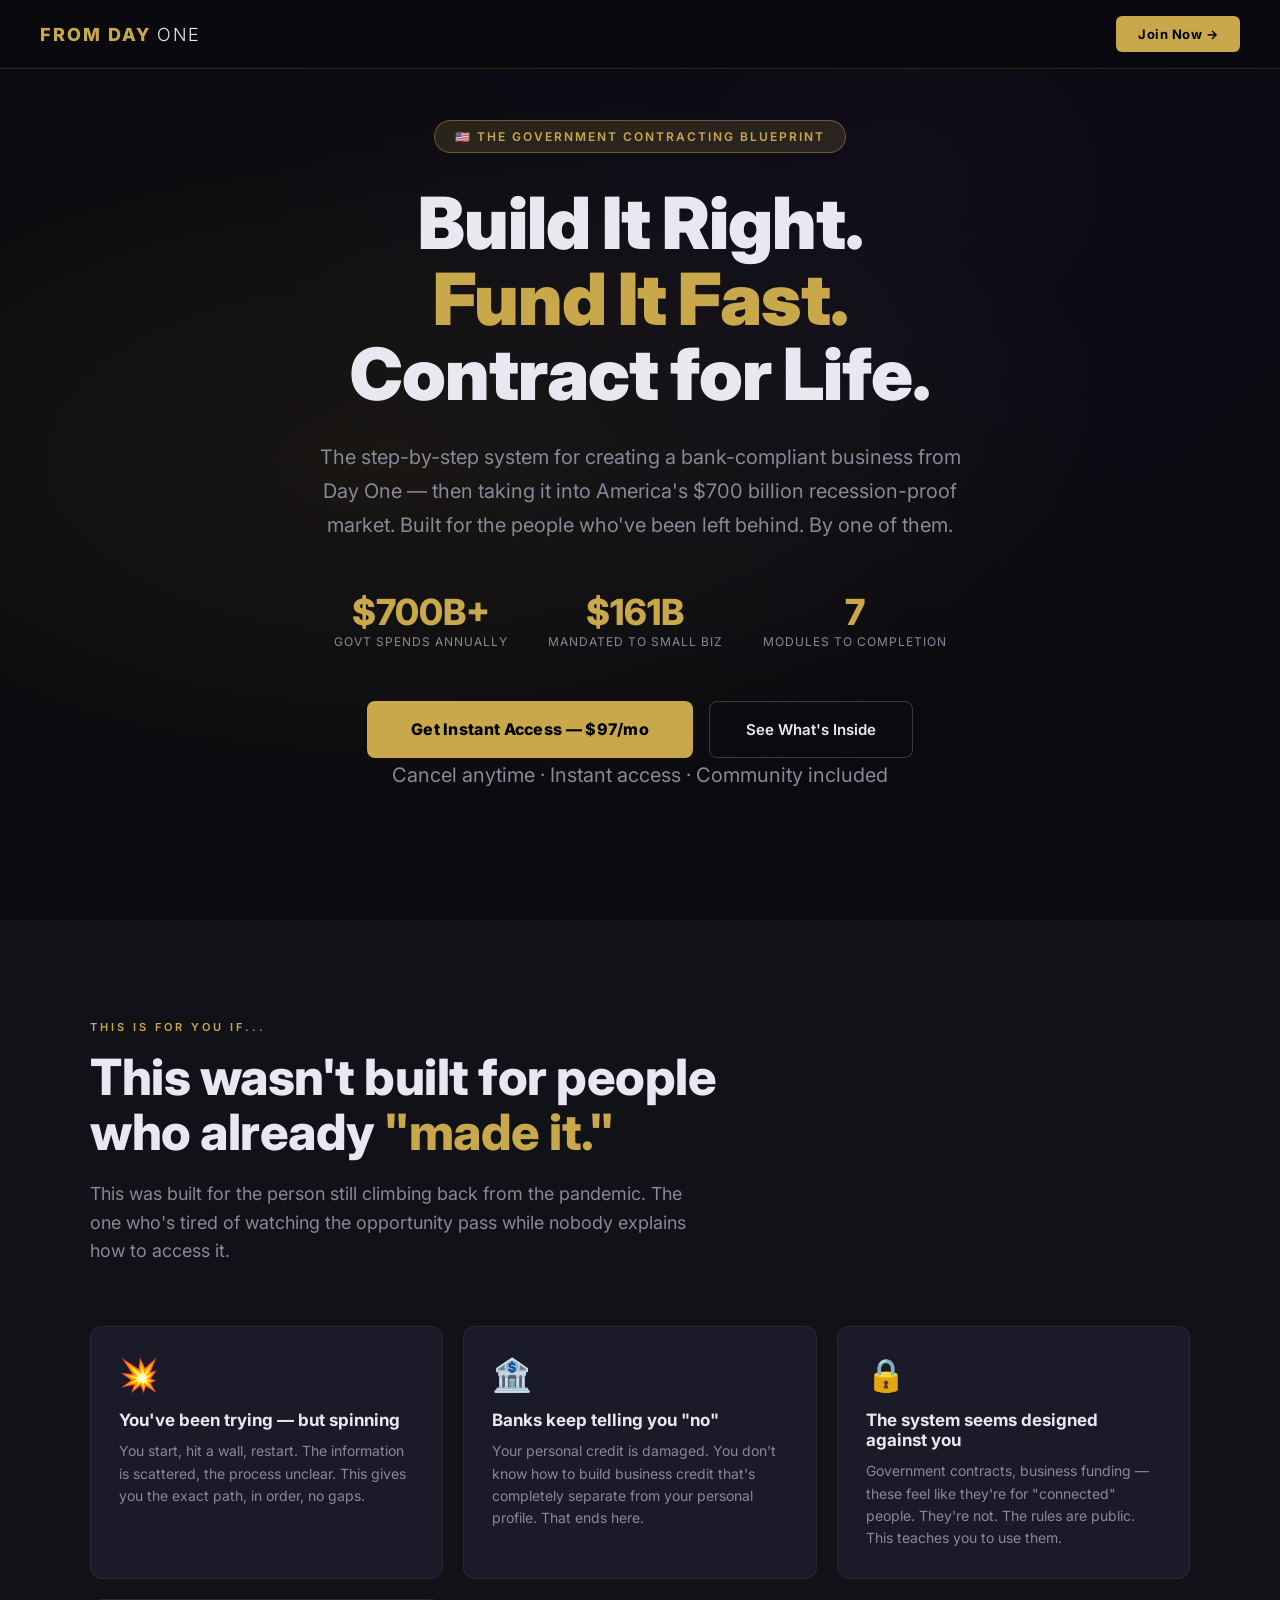
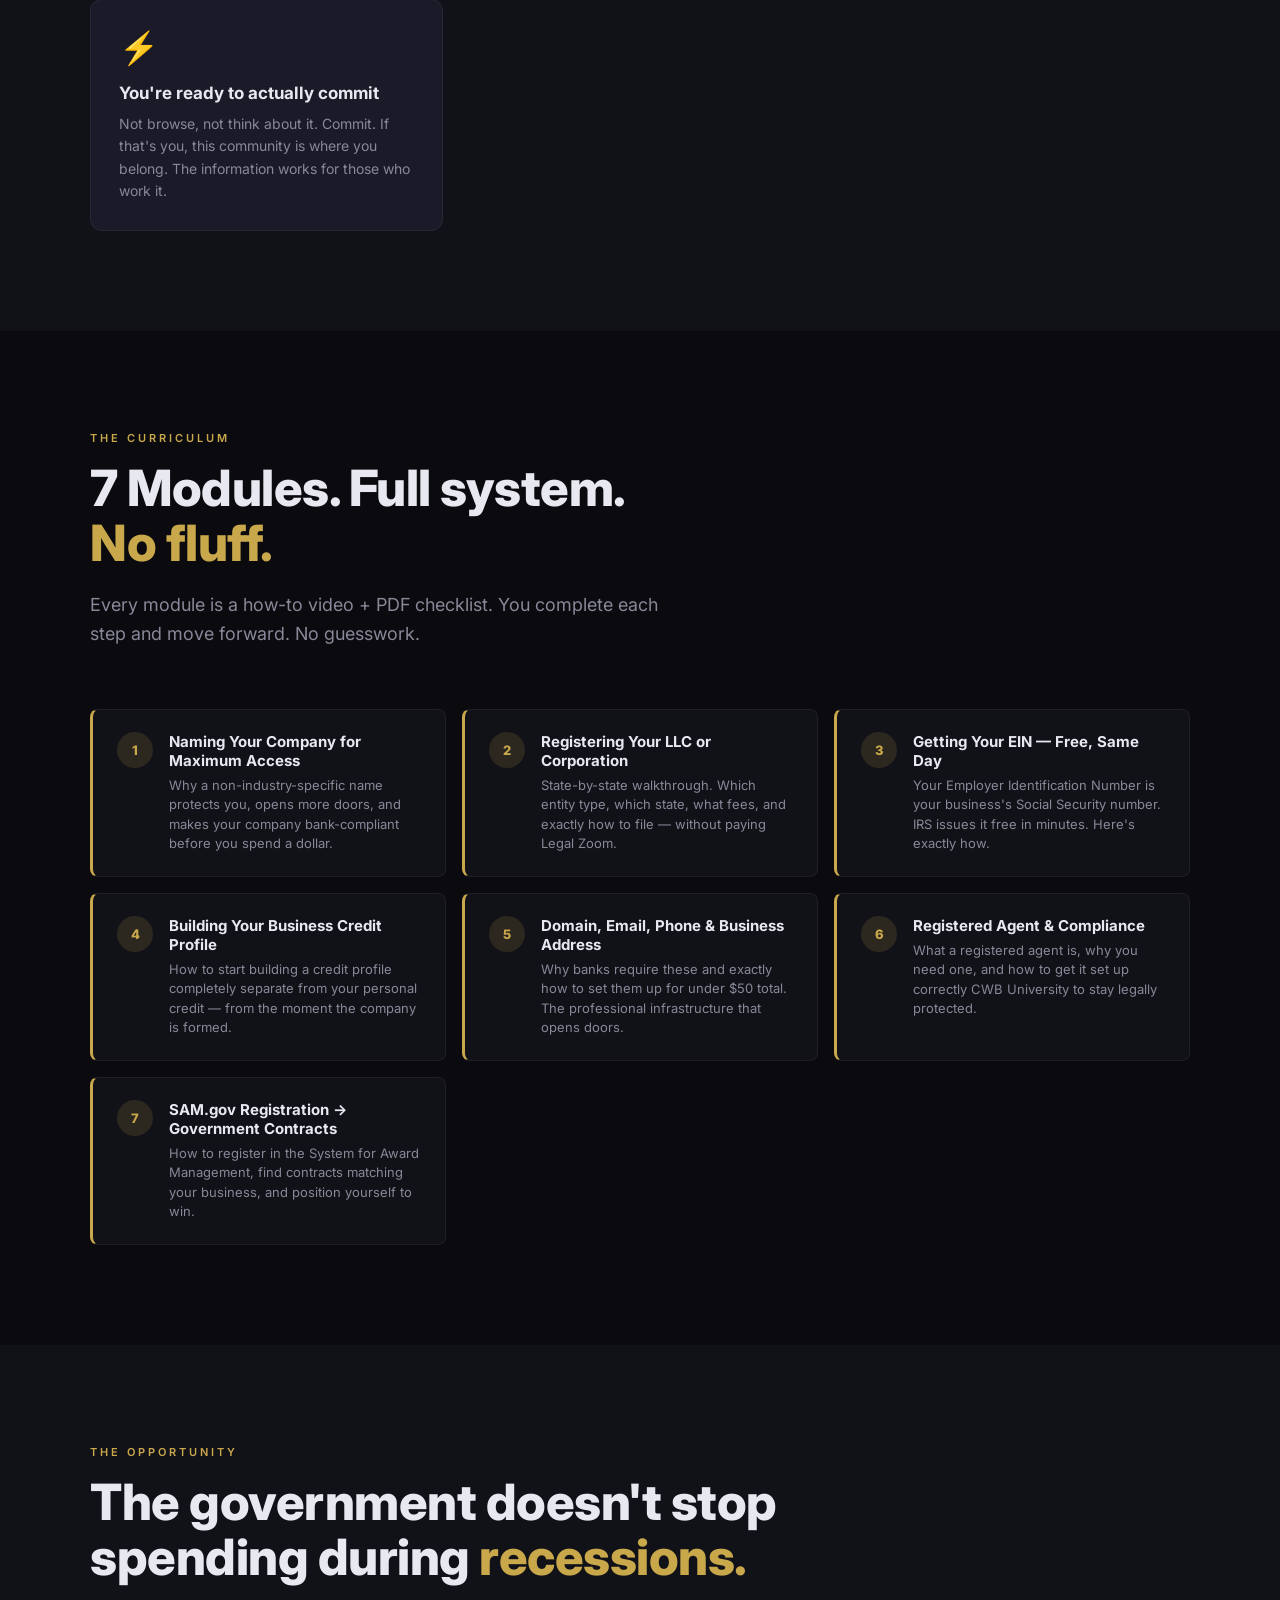
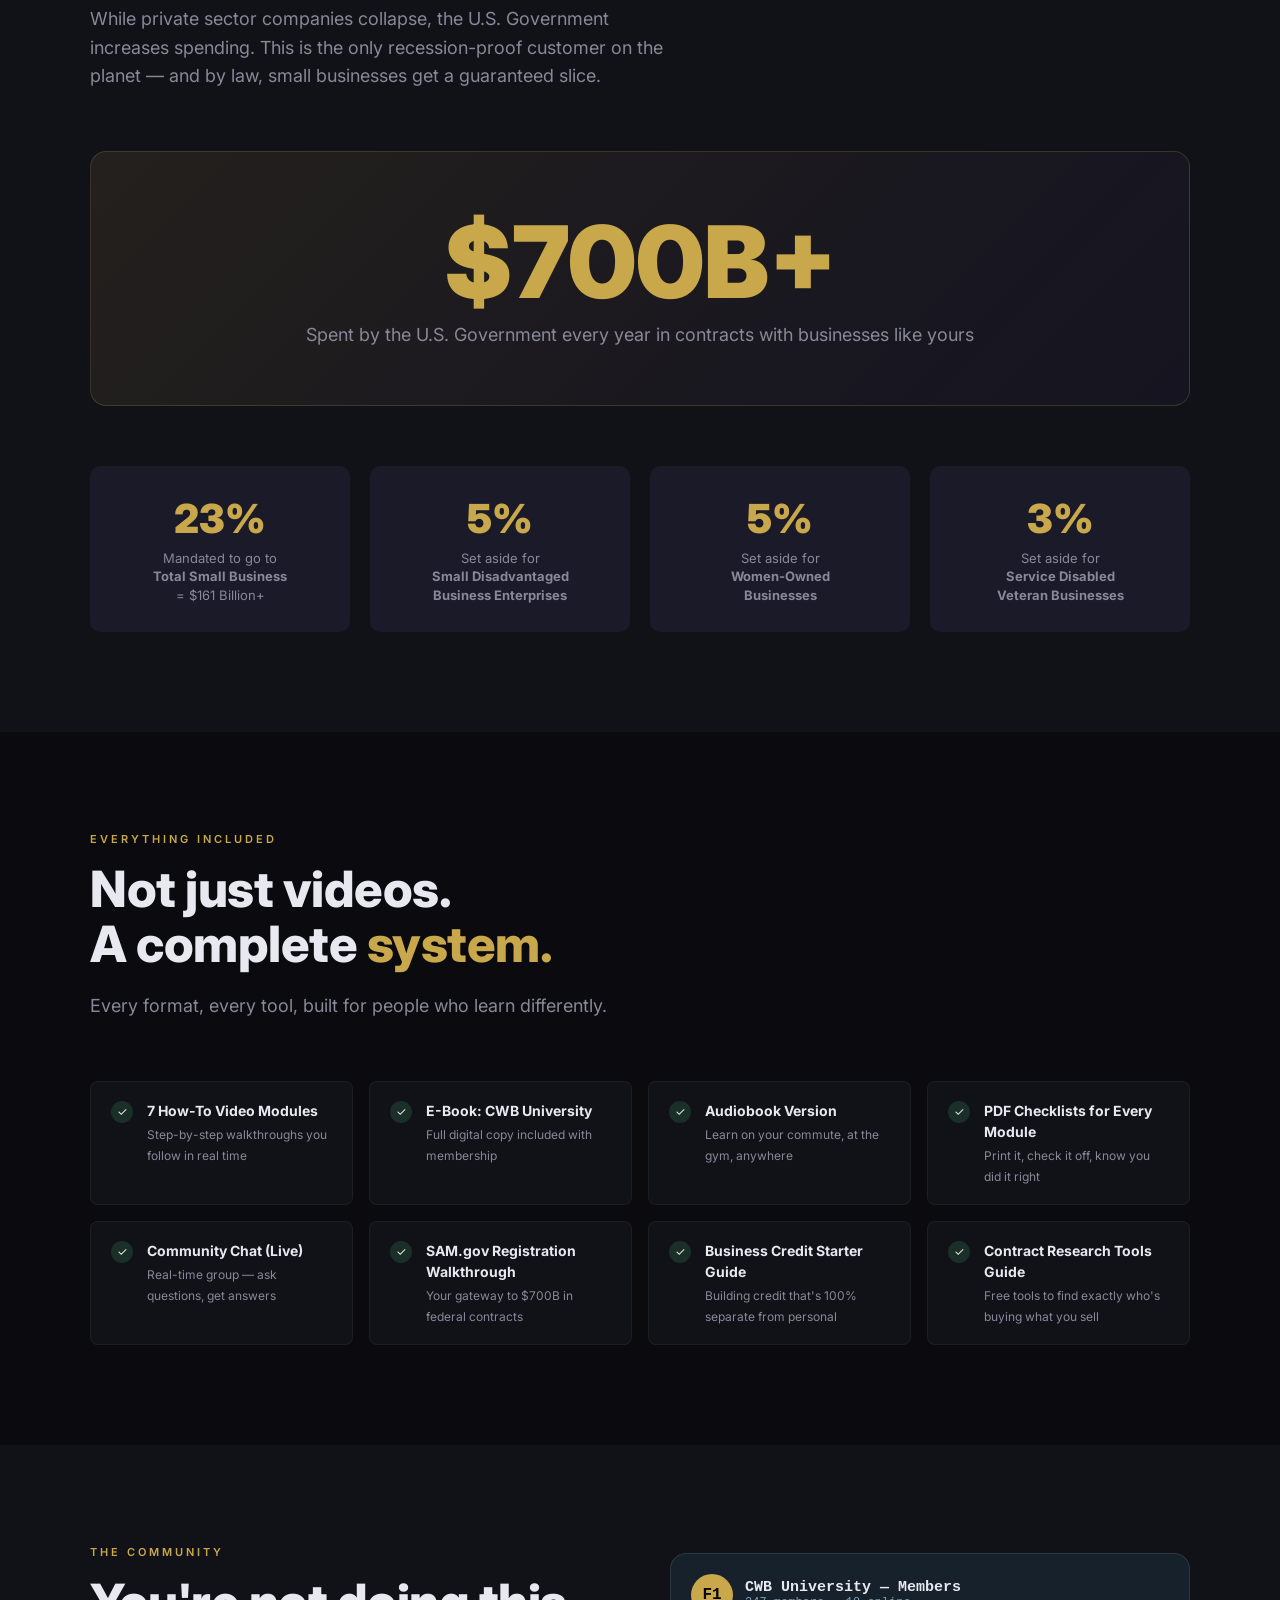
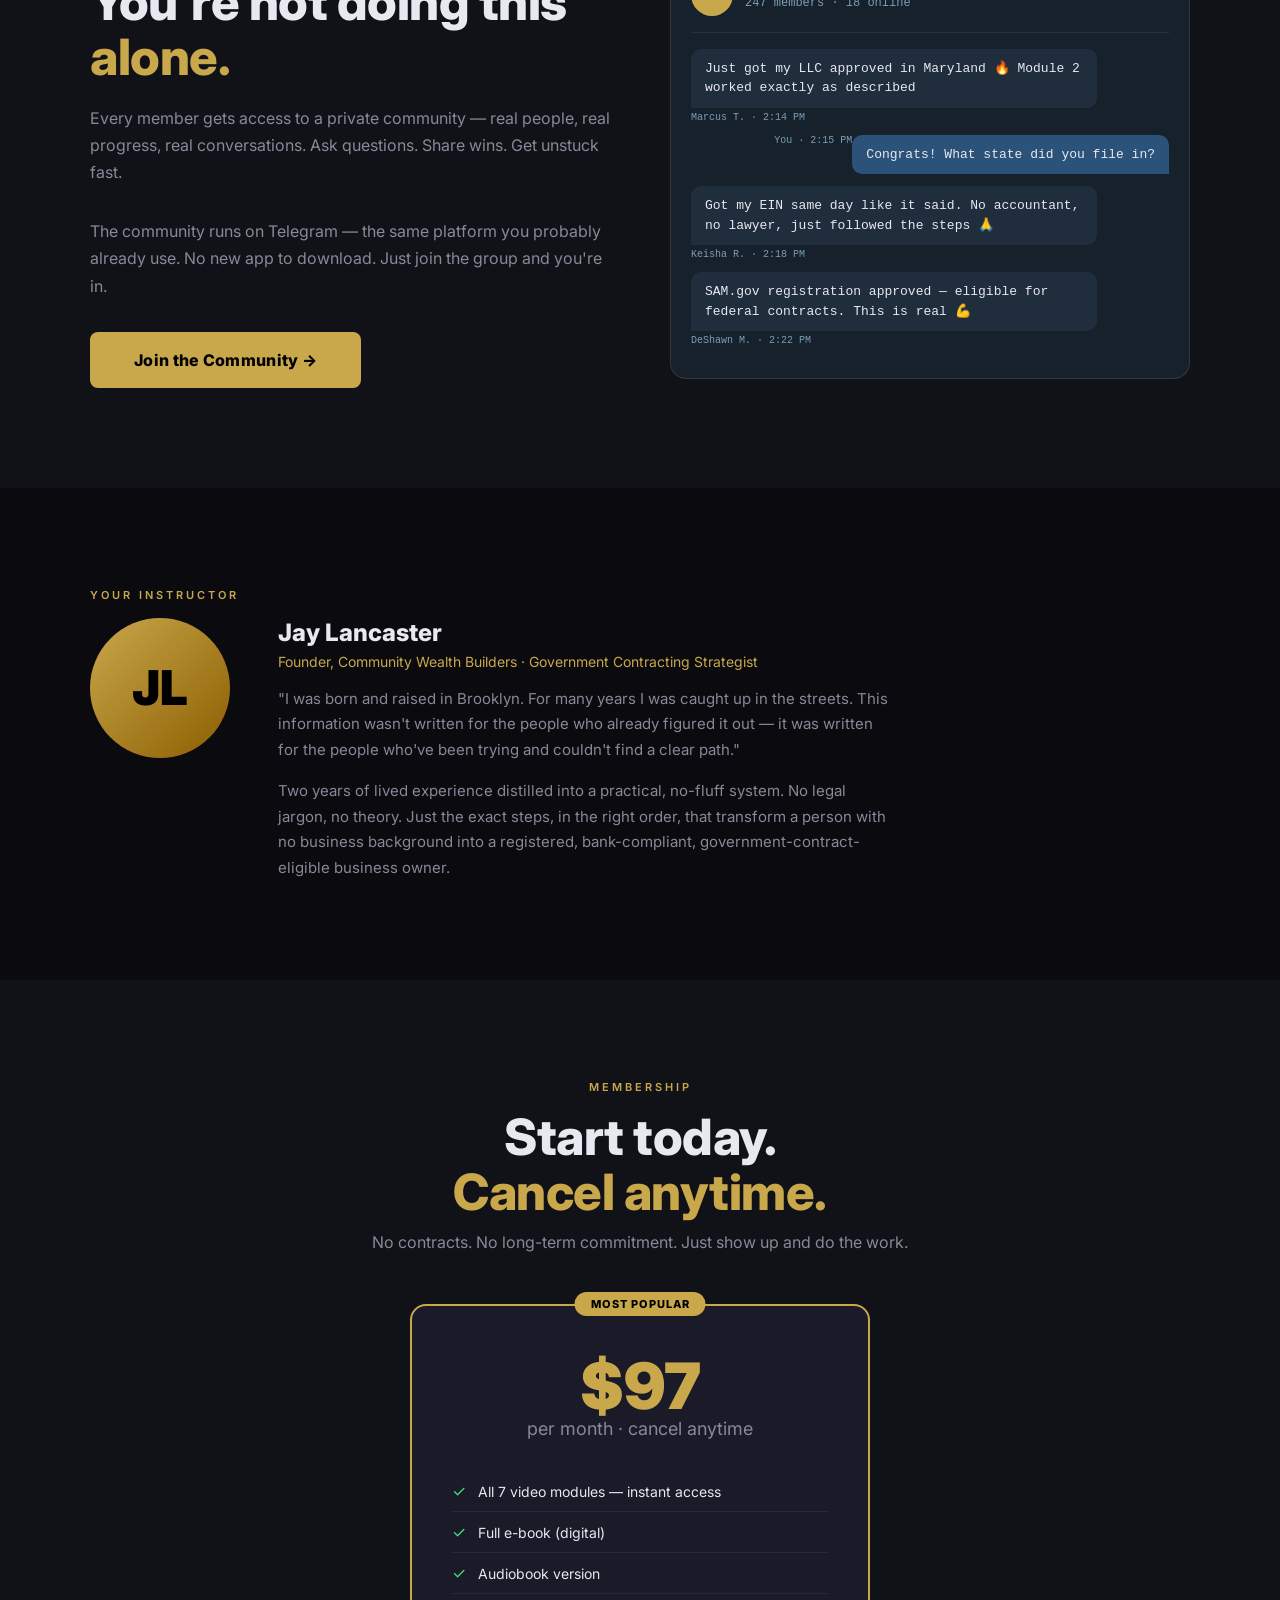
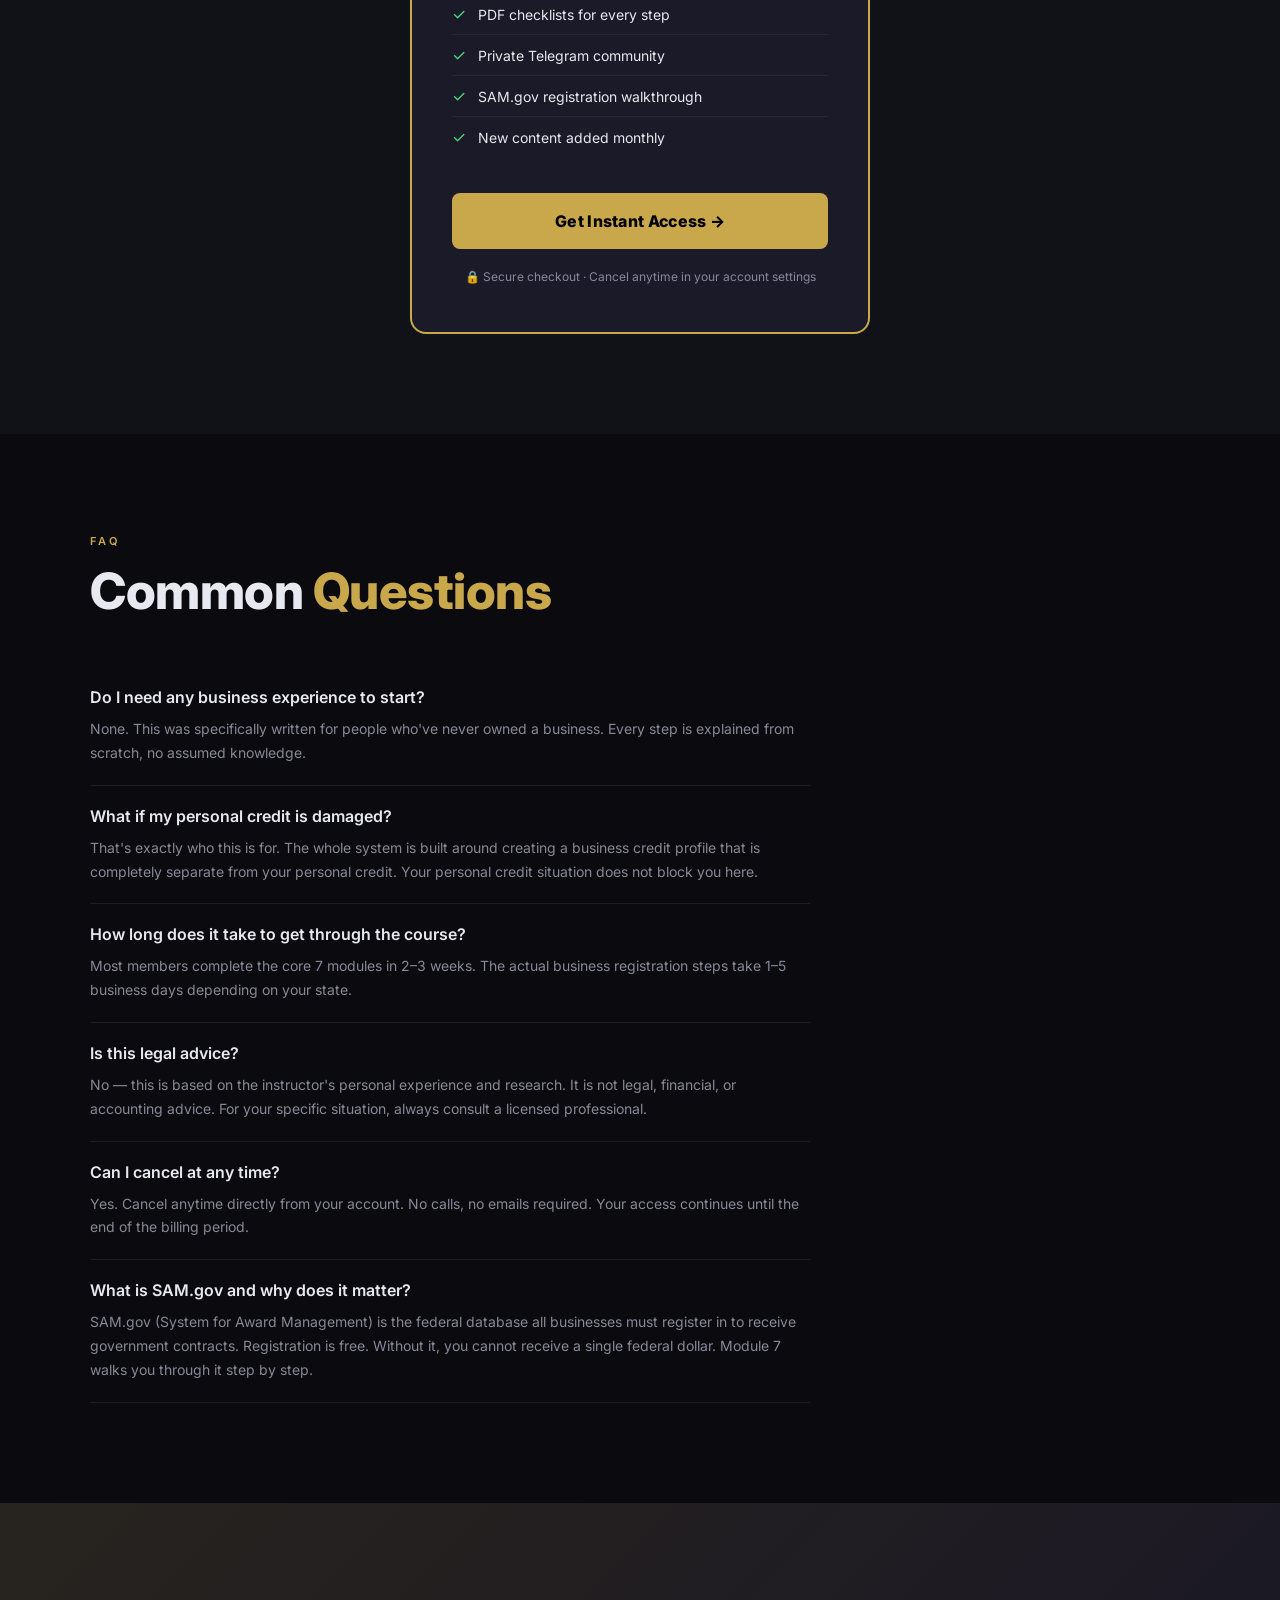
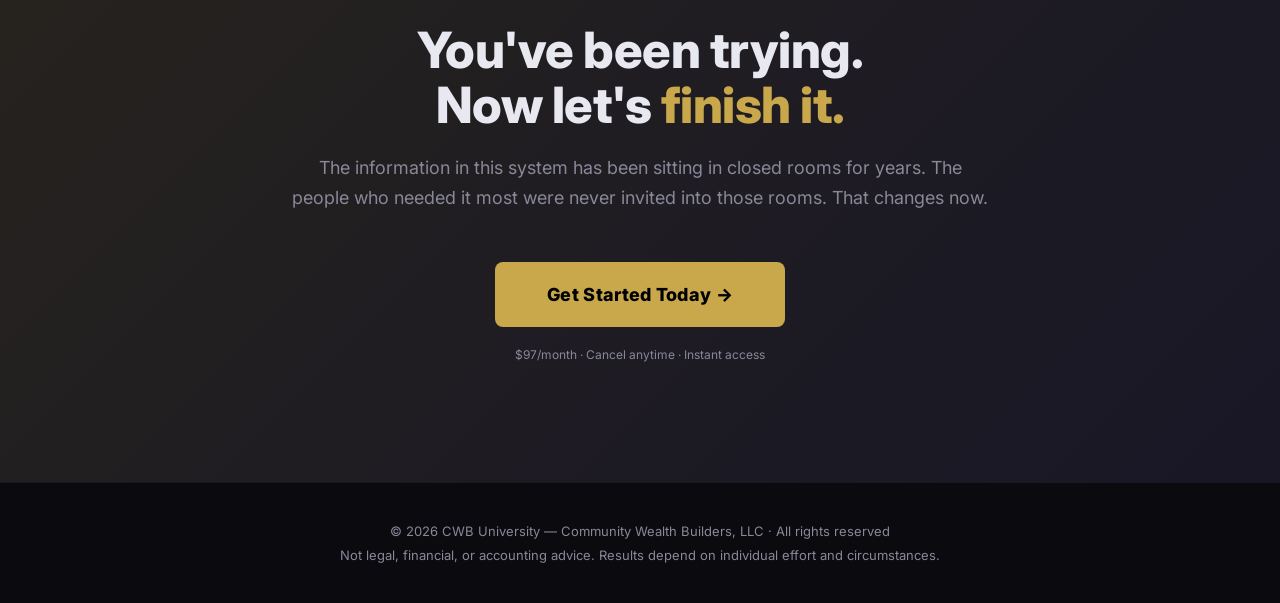
==== commit 212b264f: "Rebrand to CWB University" ====
--- a/govcon/index.html
+++ b/govcon/index.html
@@ -3,8 +3,8 @@
 <head>
 <meta charset="UTF-8">
 <meta name="viewport" content="width=device-width, initial-scale=1.0">
-<title>From Day One — Build a Bank-Ready Business & Win Government Contracts</title>
-<meta name="description" content="The step-by-step system for creating a financially capable company from day one — and taking it into America's $700 billion recession-proof market.">
+<title>CWB University — Build a Bank-Ready Business & Win Government Contracts</title>
+<meta name="description" content="The step-by-step system for creating a financially capable company CWB University — and taking it into America's $700 billion recession-proof market.">
 <style>
   @import url('https://fonts.googleapis.com/css2?family=Inter:wght@300;400;500;600;700;800;900&display=swap');
   
@@ -366,7 +366,7 @@
         <div class="module-num">6</div>
         <div>
           <h3>Registered Agent & Compliance</h3>
-          <p>What a registered agent is, why you need one, and how to get it set up correctly from day one to stay legally protected.</p>
+          <p>What a registered agent is, why you need one, and how to get it set up correctly CWB University to stay legally protected.</p>
         </div>
       </div>
       <div class="module">
@@ -427,7 +427,7 @@
       </div>
       <div class="deliverable">
         <div class="check">✓</div>
-        <div class="deliverable-text"><strong>E-Book: From Day One</strong><span>Full digital copy included with membership</span></div>
+        <div class="deliverable-text"><strong>E-Book: CWB University</strong><span>Full digital copy included with membership</span></div>
       </div>
       <div class="deliverable">
         <div class="check">✓</div>
@@ -476,7 +476,7 @@
         <div class="tg-header">
           <div class="tg-avatar">F1</div>
           <div>
-            <div class="tg-name">From Day One — Members</div>
+            <div class="tg-name">CWB University — Members</div>
             <div class="tg-count">247 members · 18 online</div>
           </div>
         </div>
@@ -599,7 +599,7 @@
 </section>
 
 <footer>
-  <p>© 2026 From Day One — Community Wealth Builders, LLC · All rights reserved</p>
+  <p>© 2026 CWB University — Community Wealth Builders, LLC · All rights reserved</p>
   <p style="margin-top:8px">Not legal, financial, or accounting advice. Results depend on individual effort and circumstances.</p>
 </footer>
 
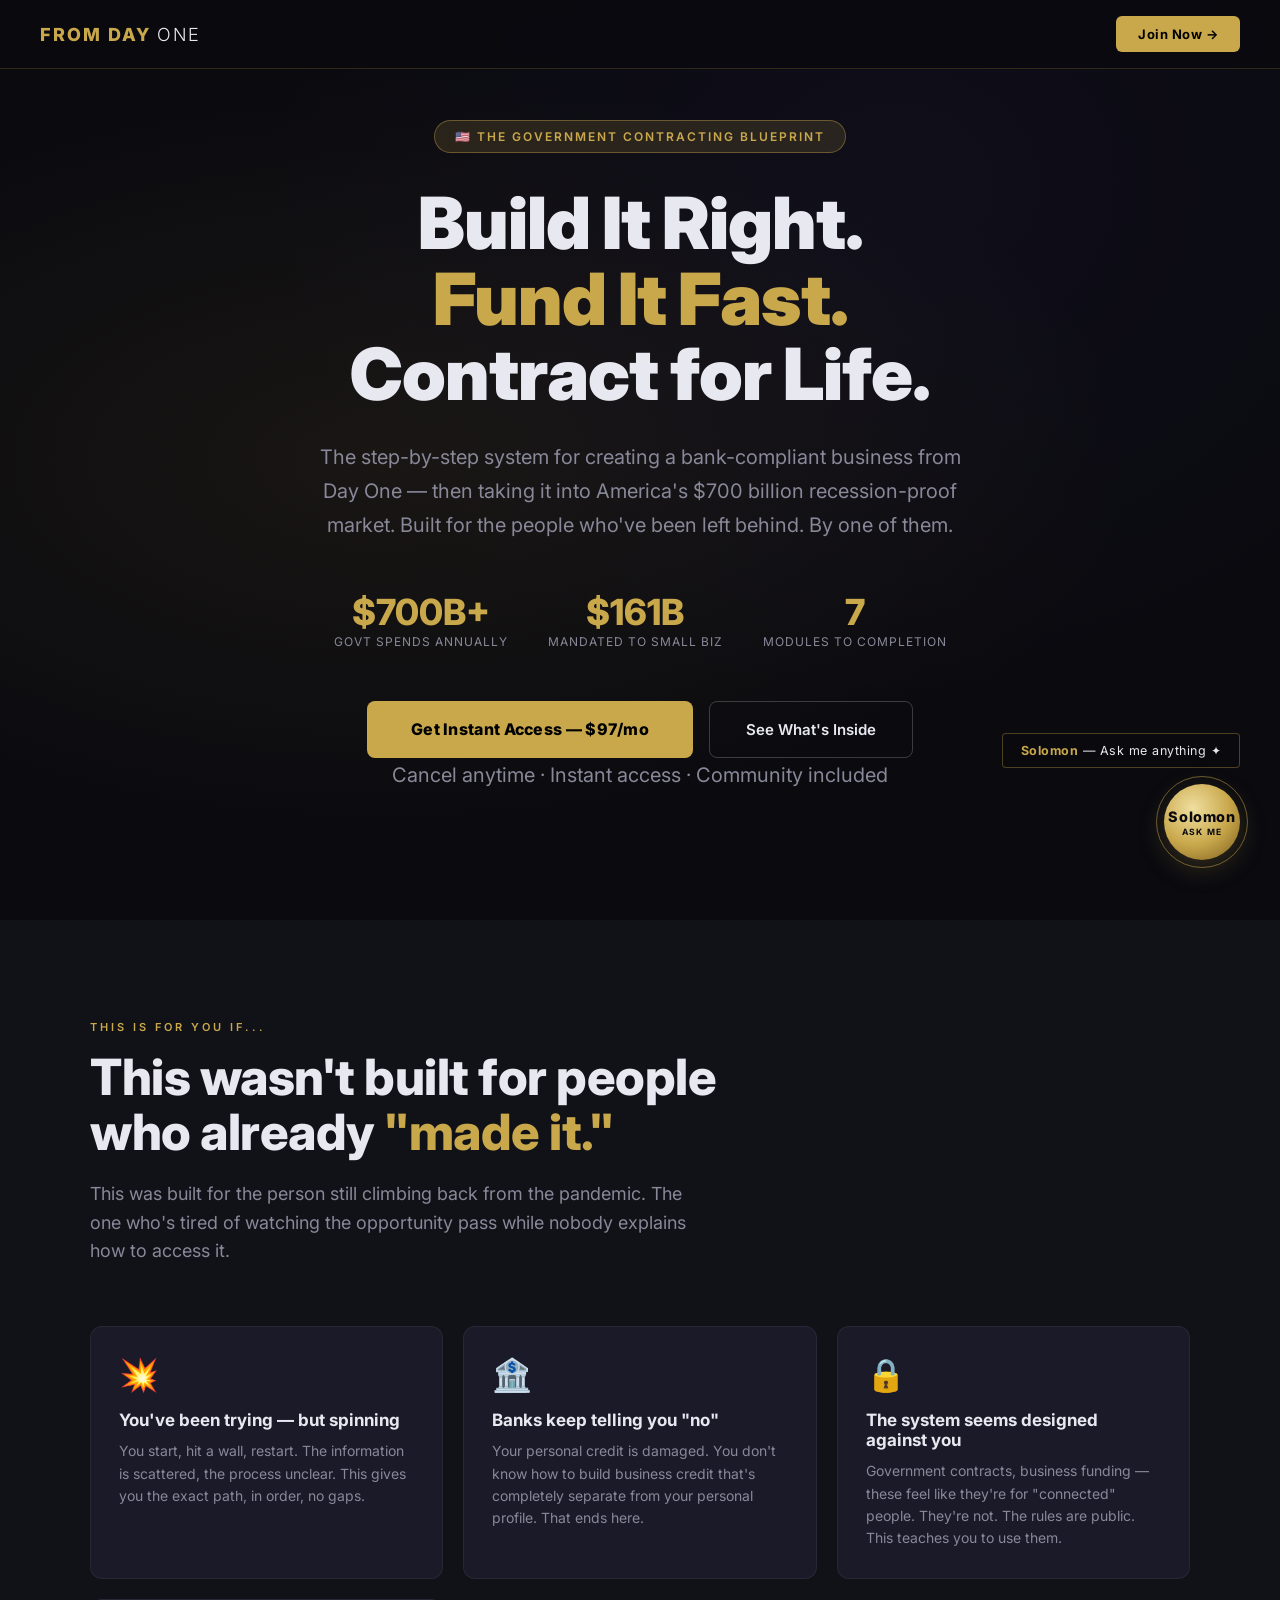
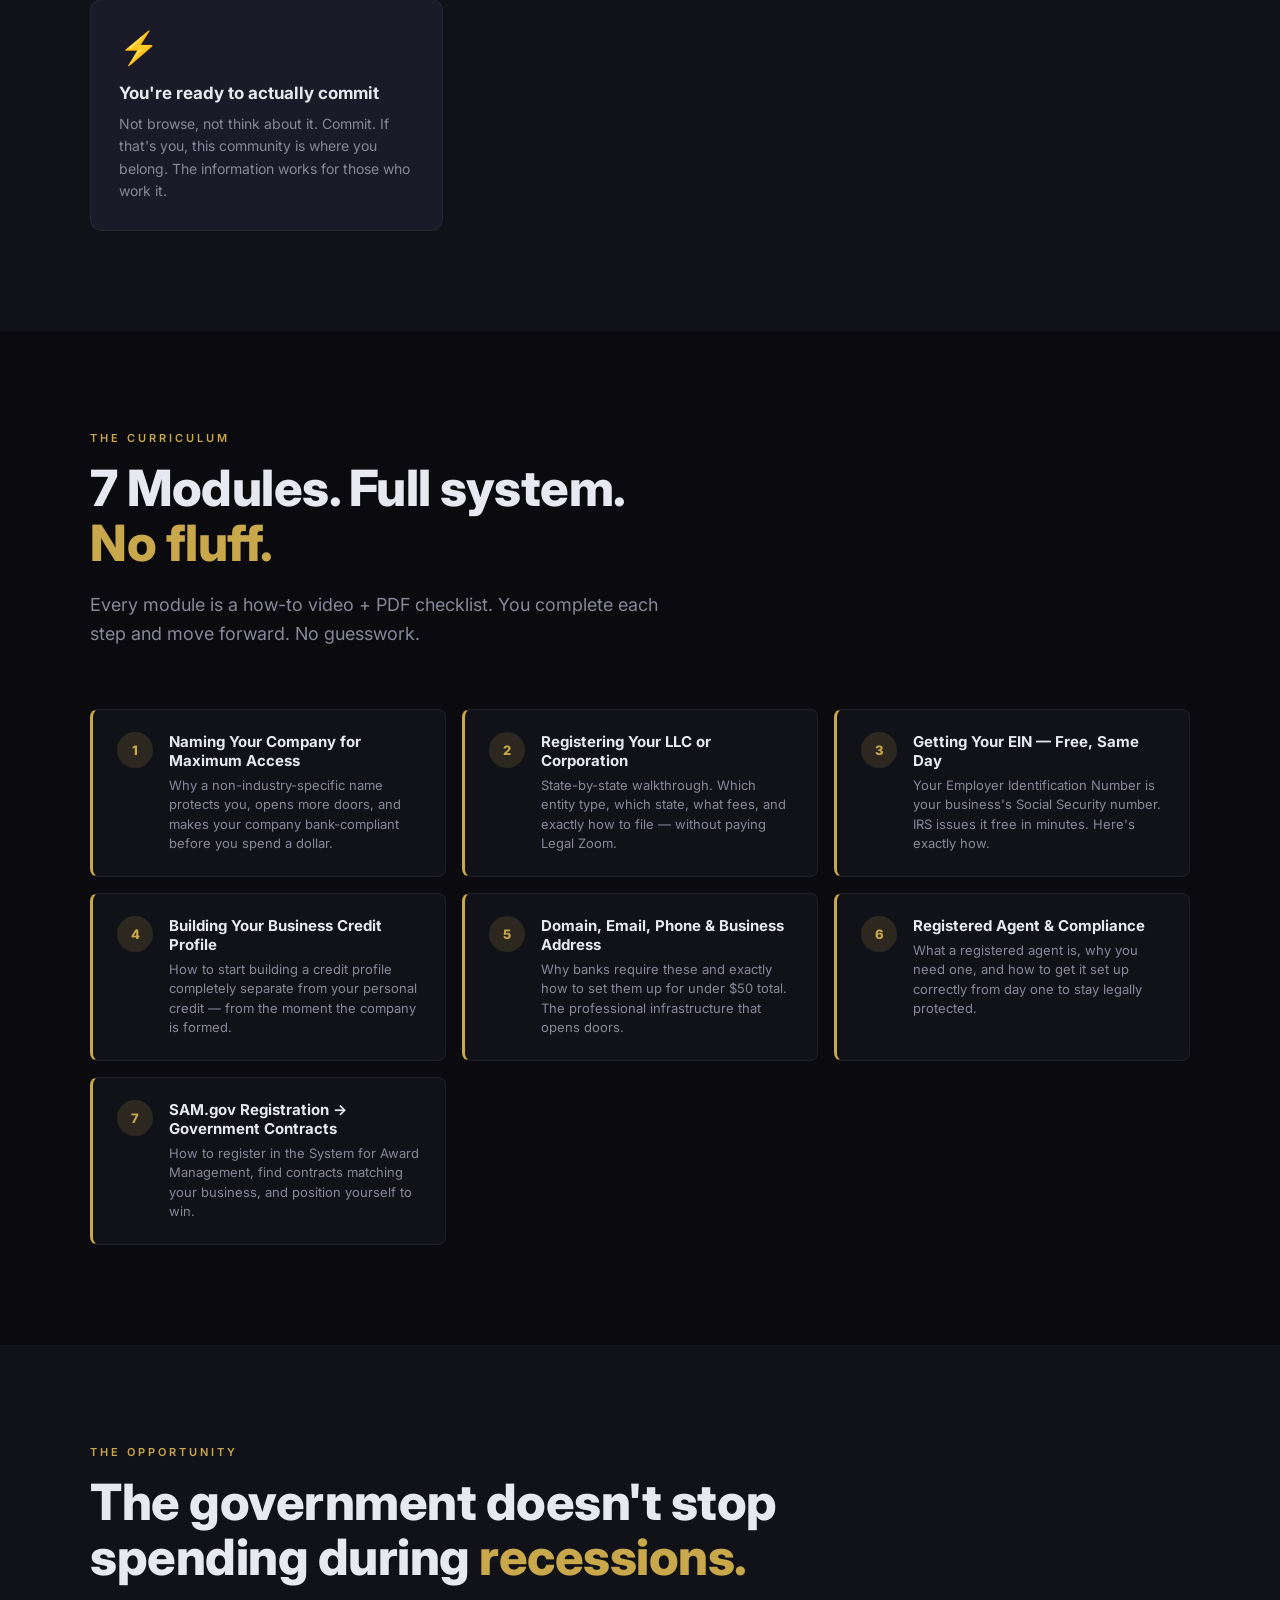
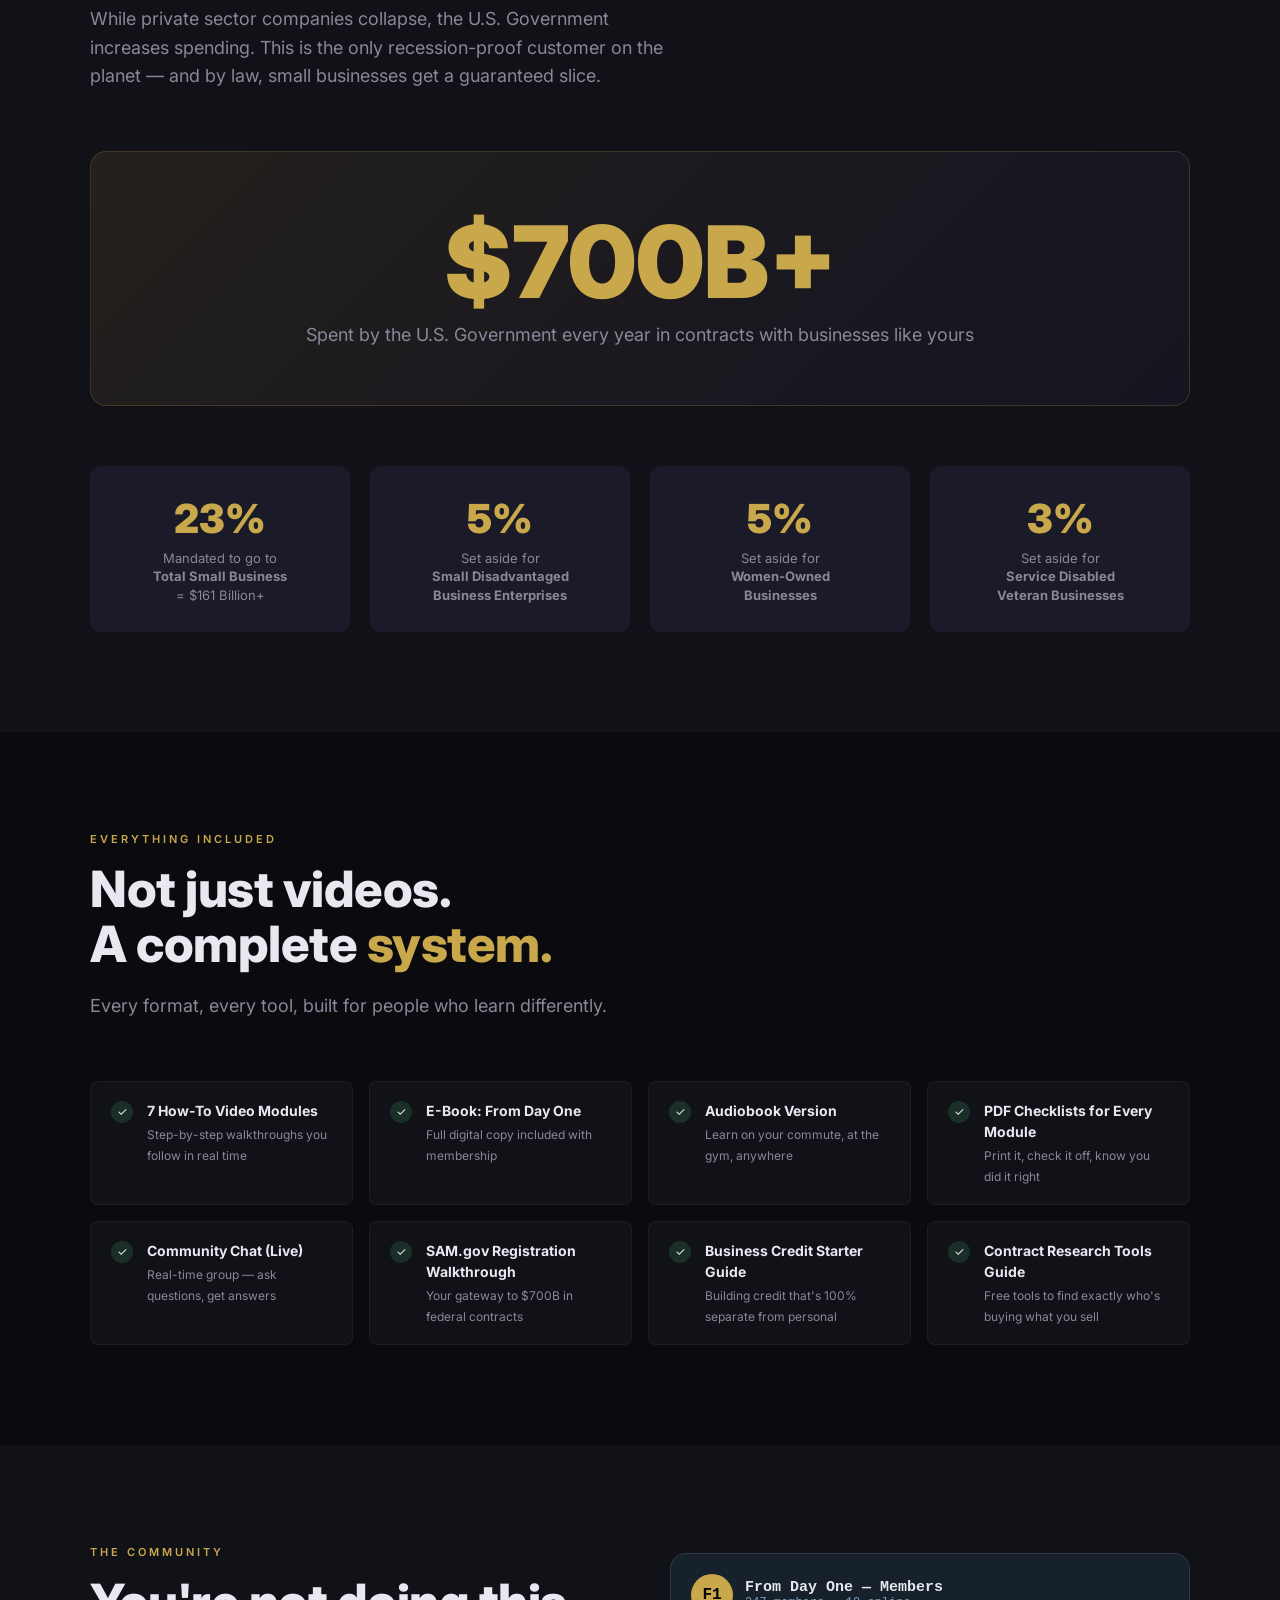
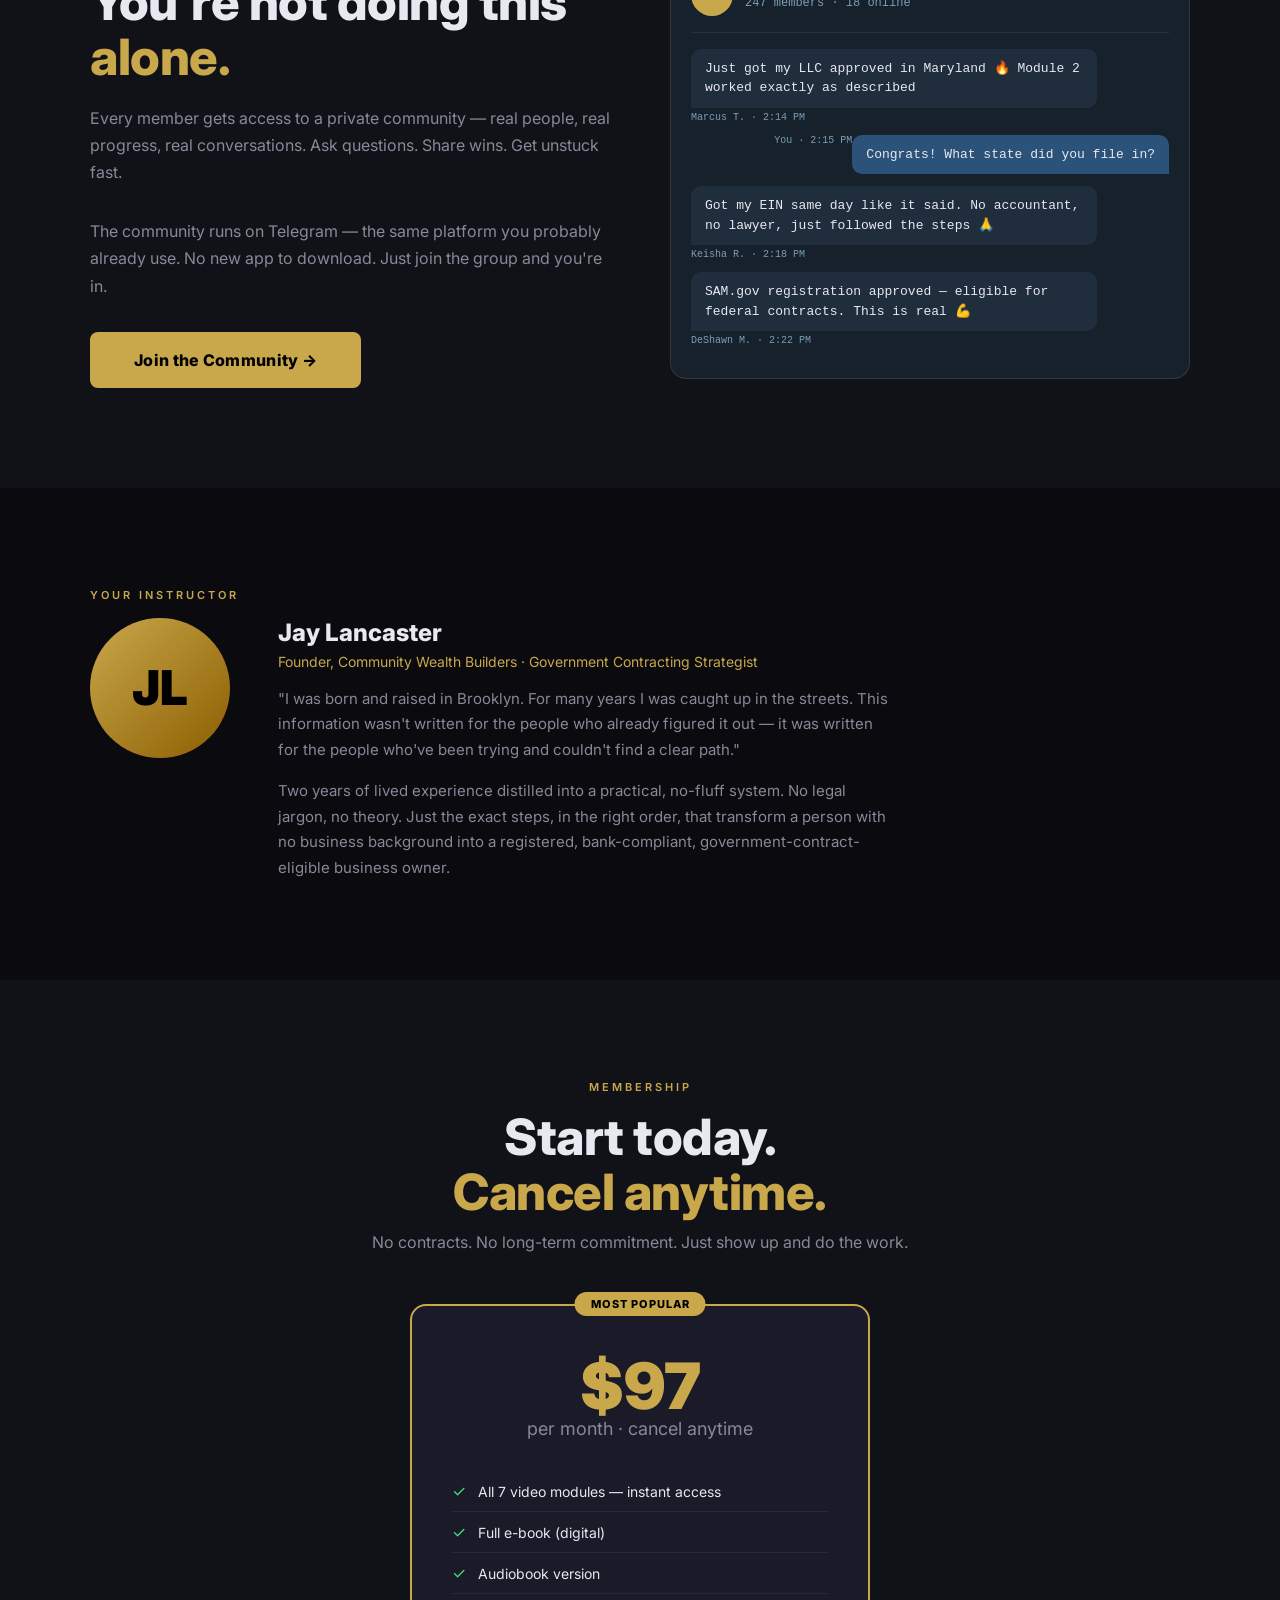
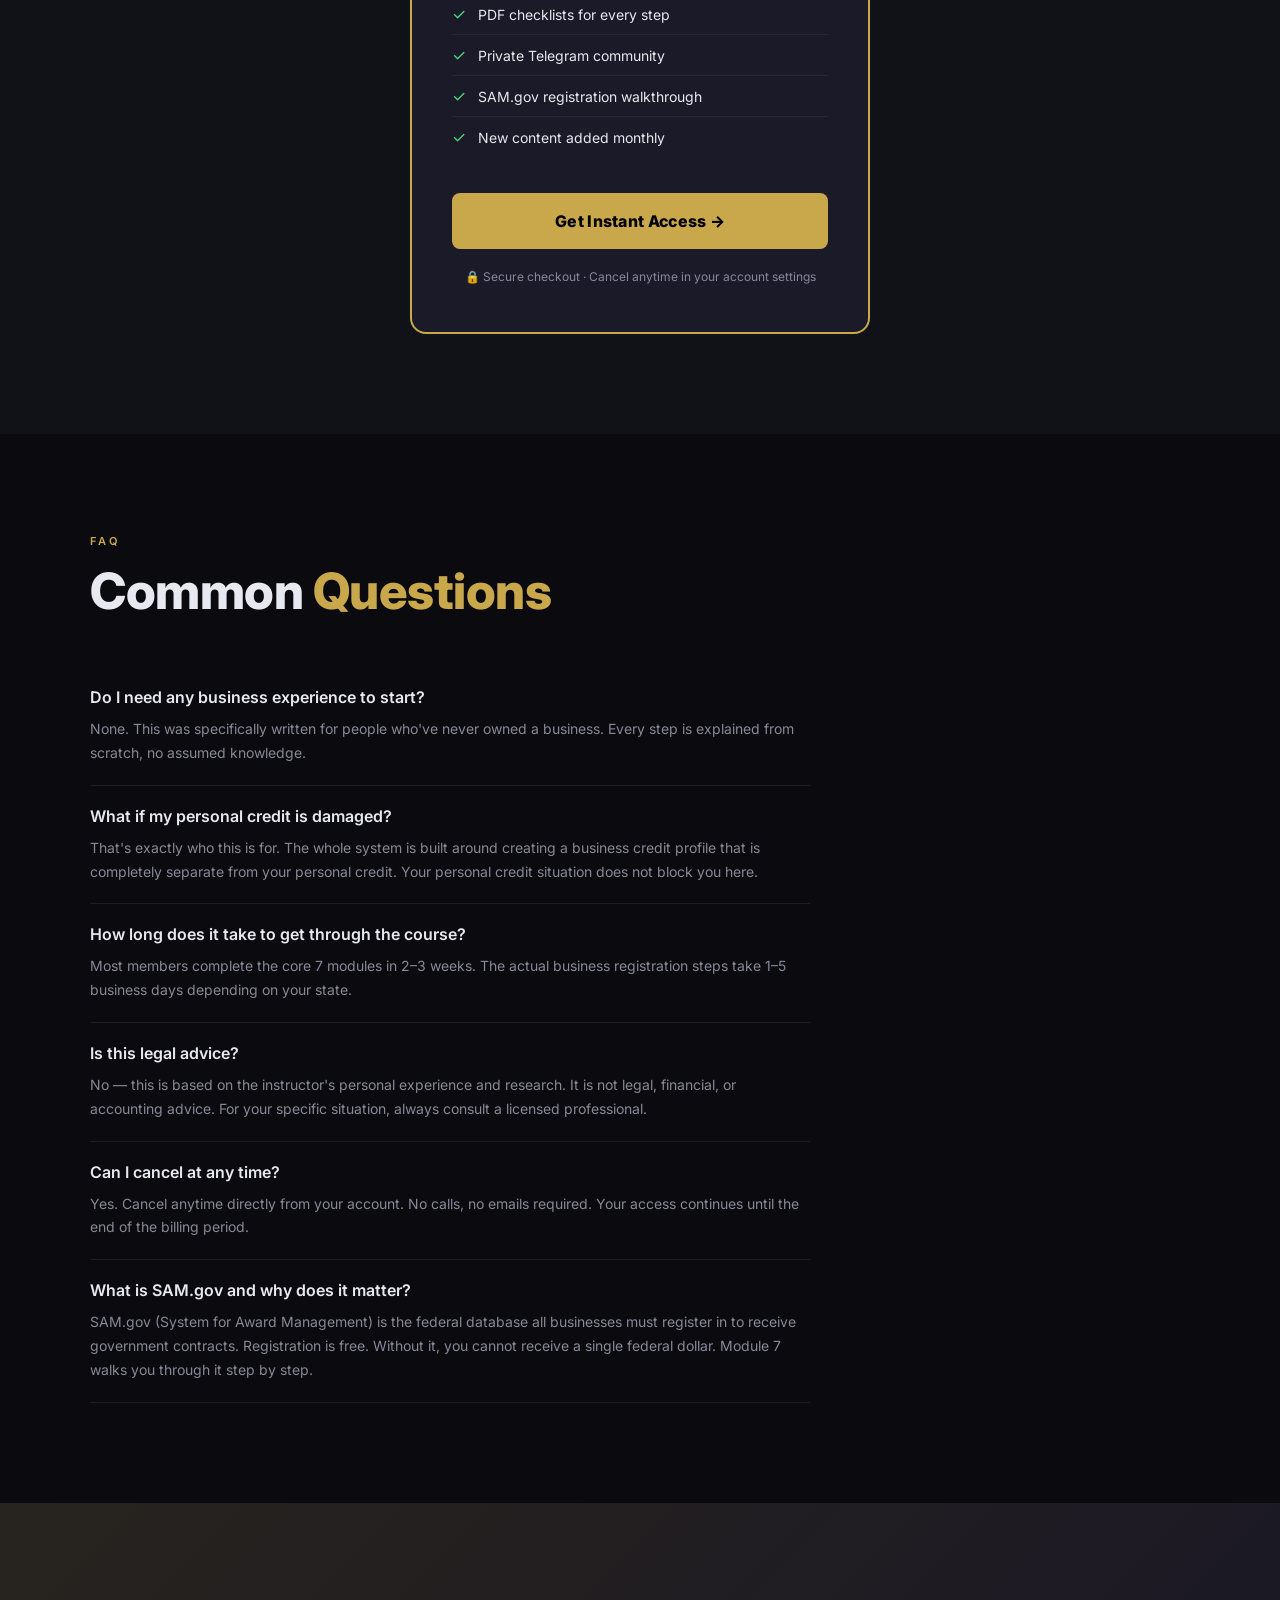
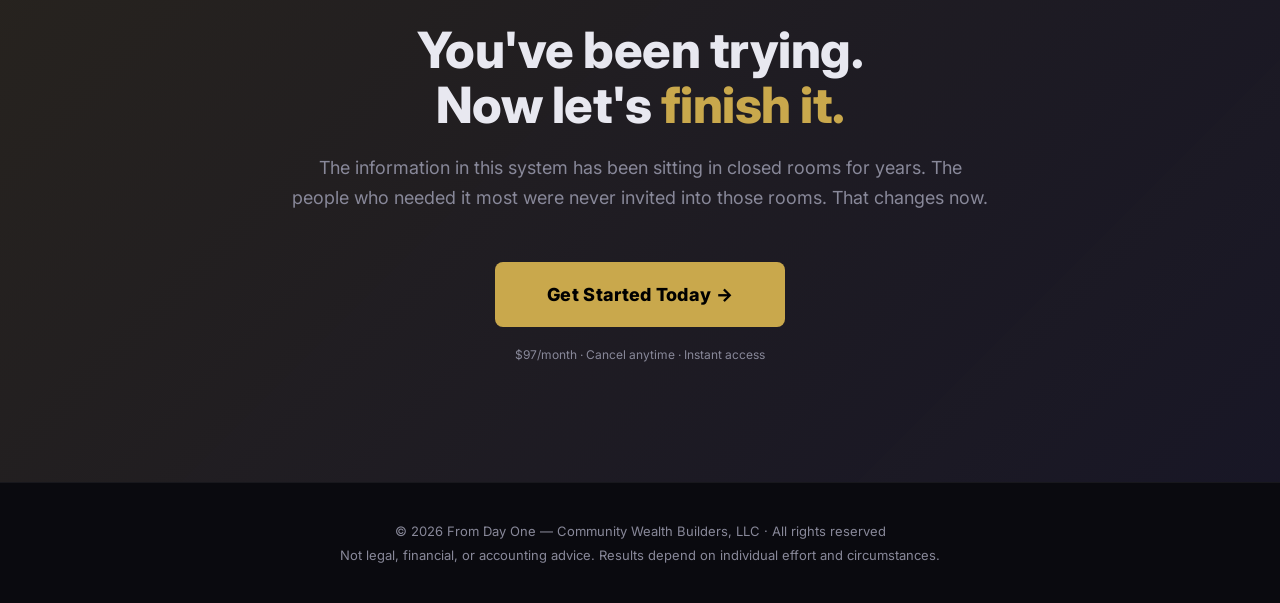
==== commit 4dbc4110: "Add Solomon AI voice agent to govcon/From Day One page Solomon is a wise mentor persona — same voice" ====
--- a/govcon/index.html
+++ b/govcon/index.html
@@ -3,8 +3,8 @@
 <head>
 <meta charset="UTF-8">
 <meta name="viewport" content="width=device-width, initial-scale=1.0">
-<title>CWB University — Build a Bank-Ready Business & Win Government Contracts</title>
-<meta name="description" content="The step-by-step system for creating a financially capable company CWB University — and taking it into America's $700 billion recession-proof market.">
+<title>From Day One — Build a Bank-Ready Business & Win Government Contracts</title>
+<meta name="description" content="The step-by-step system for creating a financially capable company from day one — and taking it into America's $700 billion recession-proof market.">
 <style>
   @import url('https://fonts.googleapis.com/css2?family=Inter:wght@300;400;500;600;700;800;900&display=swap');
   
@@ -256,6 +256,221 @@
     section { padding: 70px 16px; }
     .market-big { padding: 32px 20px; }
   }
+
+  /* ── SOLOMON VOICE AGENT ── */
+  #solomon-orb-container {
+    position: fixed;
+    bottom: 2.5rem; right: 2.5rem;
+    z-index: 9999;
+    display: flex; flex-direction: column; align-items: flex-end; gap: 1rem;
+  }
+  .solomon-tooltip {
+    background: rgba(10,10,15,0.97);
+    border: 1px solid rgba(201,168,76,0.35);
+    color: #E8E8F0;
+    padding: 0.55rem 1.1rem;
+    font-size: 0.78rem;
+    font-family: 'Inter', sans-serif;
+    letter-spacing: 0.04em;
+    white-space: nowrap;
+    border-radius: 4px;
+    animation: sol-fadeIn 0.6s ease-out 2.5s both;
+    pointer-events: none;
+  }
+  .solomon-tooltip strong { color: var(--gold); }
+  #solomon-orb {
+    width: 76px; height: 76px;
+    border-radius: 50%;
+    background: radial-gradient(circle at 38% 32%, #f0dfa0, #c9a84c 52%, #7a5c1a);
+    cursor: pointer;
+    position: relative;
+    display: flex; align-items: center; justify-content: center;
+    flex-direction: column; gap: 2px;
+    box-shadow: 0 0 0 0 rgba(201,168,76,0.35), 0 8px 28px rgba(201,168,76,0.22);
+    animation: sol-pulse 3s ease-in-out infinite;
+    transition: transform 0.3s, box-shadow 0.3s;
+    user-select: none;
+  }
+  #solomon-orb:hover {
+    transform: scale(1.07);
+    box-shadow: 0 0 0 0 rgba(201,168,76,0.55), 0 12px 38px rgba(201,168,76,0.38);
+  }
+  #solomon-orb.active {
+    animation: sol-pulse-active 1s ease-in-out infinite;
+    box-shadow: 0 0 0 8px rgba(201,168,76,0.18), 0 8px 38px rgba(201,168,76,0.45);
+  }
+  #solomon-orb.listening { animation: sol-listen 0.65s ease-in-out infinite; }
+  .solomon-orb-label {
+    font-family: 'Inter', sans-serif;
+    font-size: 0.54rem;
+    font-weight: 700;
+    letter-spacing: 0.14em;
+    text-transform: uppercase;
+    color: #0A0A0F;
+  }
+  .solomon-orb-name {
+    font-family: 'Inter', sans-serif;
+    font-size: 0.9rem;
+    font-weight: 800;
+    color: #0A0A0F;
+    letter-spacing: 0.04em;
+  }
+  #solomon-orb::before, #solomon-orb::after {
+    content: '';
+    position: absolute; inset: -8px;
+    border-radius: 50%;
+    border: 1px solid rgba(201,168,76,0.28);
+    animation: sol-ripple 3s ease-out infinite;
+  }
+  #solomon-orb::after { animation-delay: 1.5s; }
+
+  /* ── SOLOMON MODAL ── */
+  #solomon-modal {
+    position: fixed;
+    bottom: 8.5rem; right: 2.5rem;
+    width: 340px;
+    background: #0f0f18;
+    border: 1px solid rgba(201,168,76,0.22);
+    z-index: 9998;
+    display: none;
+    flex-direction: column;
+    overflow: hidden;
+    border-radius: 8px;
+    box-shadow: 0 20px 60px rgba(0,0,0,0.85);
+    animation: sol-slideUp 0.32s cubic-bezier(0.34,1.56,0.64,1) both;
+  }
+  #solomon-modal.open { display: flex; }
+  .solomon-modal-header {
+    background: linear-gradient(135deg, #1a1500, #251c00);
+    border-bottom: 1px solid rgba(201,168,76,0.18);
+    padding: 1.1rem 1.4rem;
+    display: flex; align-items: center; gap: 0.9rem;
+  }
+  .solomon-avatar {
+    width: 40px; height: 40px; border-radius: 50%;
+    background: radial-gradient(circle at 35% 35%, #f0dfa0, #c9a84c 60%);
+    display: flex; align-items: center; justify-content: center;
+    font-family: 'Inter', sans-serif;
+    font-size: 1rem; color: #0A0A0F; font-weight: 900;
+    flex-shrink: 0;
+  }
+  .solomon-modal-title { flex: 1; }
+  .solomon-modal-title h3 {
+    font-family: 'Inter', sans-serif;
+    font-size: 0.95rem; font-weight: 800; color: #E8E8F0; margin: 0;
+  }
+  .solomon-modal-title p { font-size: 0.68rem; color: var(--gold); margin: 0.1rem 0 0; letter-spacing: 0.08em; }
+  .solomon-modal-close {
+    background: none; border: none; color: #888899;
+    font-size: 1.1rem; cursor: pointer; padding: 0.2rem;
+    transition: color 0.2s; line-height: 1;
+  }
+  .solomon-modal-close:hover { color: var(--gold); }
+
+  .solomon-transcript {
+    flex: 1; overflow-y: auto;
+    padding: 1.1rem;
+    display: flex; flex-direction: column; gap: 0.75rem;
+    min-height: 180px; max-height: 260px;
+  }
+  .solomon-transcript::-webkit-scrollbar { width: 3px; }
+  .solomon-transcript::-webkit-scrollbar-thumb { background: rgba(201,168,76,0.3); }
+  .solomon-bubble {
+    max-width: 87%;
+    padding: 0.65rem 0.95rem;
+    font-size: 0.84rem;
+    font-family: 'Inter', sans-serif;
+    line-height: 1.55;
+    border-radius: 4px;
+    animation: sol-fadeIn 0.28s ease-out;
+  }
+  .solomon-bubble.solomon { background: rgba(201,168,76,0.1); border-left: 2px solid var(--gold); color: #E8E8F0; align-self: flex-start; }
+  .solomon-bubble.user { background: rgba(255,255,255,0.05); color: #888899; align-self: flex-end; text-align: right; font-style: italic; }
+
+  .solomon-status-bar {
+    padding: 0.75rem 1.4rem;
+    border-top: 1px solid rgba(201,168,76,0.1);
+    display: flex; align-items: center; gap: 0.7rem;
+  }
+  .solomon-status-dot {
+    width: 7px; height: 7px; border-radius: 50%;
+    background: var(--gold);
+    animation: sol-blink 1.5s ease-in-out infinite;
+    flex-shrink: 0;
+  }
+  .solomon-status-dot.idle { background: #444455; animation: none; }
+  .solomon-status-dot.speaking { background: #4ade80; }
+  #solomon-status-text { font-size: 0.73rem; font-family: 'Inter', sans-serif; color: #888899; flex: 1; }
+
+  .solomon-controls {
+    padding: 0.85rem 1.4rem 1.1rem;
+    display: flex; gap: 0.65rem; justify-content: center;
+  }
+  .solomon-btn {
+    flex: 1; padding: 0.65rem 0.9rem;
+    background: transparent;
+    border: 1px solid rgba(201,168,76,0.25);
+    color: var(--gold);
+    font-family: 'Inter', sans-serif;
+    font-size: 0.67rem;
+    font-weight: 600;
+    letter-spacing: 0.12em;
+    text-transform: uppercase;
+    cursor: pointer;
+    border-radius: 4px;
+    transition: all 0.2s;
+  }
+  .solomon-btn:hover { background: rgba(201,168,76,0.1); border-color: var(--gold); }
+  .solomon-btn.primary { background: var(--gold); color: #0A0A0F; border-color: var(--gold); font-weight: 800; }
+  .solomon-btn.primary:hover { background: var(--gold-light); }
+  .solomon-btn:disabled { opacity: 0.38; cursor: not-allowed; }
+
+  /* ── SOLOMON ALERT ── */
+  #solomon-alert {
+    position: fixed; top: 1rem; left: 50%; transform: translateX(-50%);
+    background: rgba(10,10,15,0.97);
+    border: 1px solid rgba(201,168,76,0.4);
+    color: #E8E8F0;
+    padding: 0.75rem 1.7rem;
+    font-size: 0.81rem;
+    font-family: 'Inter', sans-serif;
+    border-radius: 6px;
+    z-index: 99999;
+    display: none; align-items: center; gap: 0.75rem;
+    max-width: 90vw; box-shadow: 0 4px 20px rgba(0,0,0,0.7);
+  }
+  #solomon-alert.show { display: flex; }
+
+  /* ── SOLOMON KEYFRAMES ── */
+  @keyframes sol-fadeIn { from { opacity: 0; } to { opacity: 1; } }
+  @keyframes sol-slideUp {
+    from { opacity: 0; transform: translateY(18px); }
+    to { opacity: 1; transform: translateY(0); }
+  }
+  @keyframes sol-pulse {
+    0%, 100% { box-shadow: 0 0 0 0 rgba(201,168,76,0.35), 0 8px 28px rgba(201,168,76,0.18); }
+    50% { box-shadow: 0 0 0 12px rgba(201,168,76,0), 0 8px 28px rgba(201,168,76,0.28); }
+  }
+  @keyframes sol-pulse-active {
+    0%, 100% { box-shadow: 0 0 0 5px rgba(201,168,76,0.22), 0 8px 38px rgba(201,168,76,0.38); }
+    50% { box-shadow: 0 0 0 13px rgba(201,168,76,0.08), 0 8px 38px rgba(201,168,76,0.48); }
+  }
+  @keyframes sol-listen {
+    0%, 100% { transform: scale(1); }
+    50% { transform: scale(1.06); }
+  }
+  @keyframes sol-ripple {
+    0% { opacity: 0.55; transform: scale(1); }
+    100% { opacity: 0; transform: scale(1.52); }
+  }
+  @keyframes sol-blink {
+    0%, 100% { opacity: 1; } 50% { opacity: 0.25; }
+  }
+
+  @media(max-width: 600px) {
+    #solomon-modal { width: calc(100vw - 3rem); right: 1.5rem; bottom: 7.5rem; }
+    #solomon-orb-container { bottom: 1.5rem; right: 1.5rem; }
+  }
 </style>
 </head>
 <body>
@@ -366,7 +581,7 @@
         <div class="module-num">6</div>
         <div>
           <h3>Registered Agent & Compliance</h3>
-          <p>What a registered agent is, why you need one, and how to get it set up correctly CWB University to stay legally protected.</p>
+          <p>What a registered agent is, why you need one, and how to get it set up correctly from day one to stay legally protected.</p>
         </div>
       </div>
       <div class="module">
@@ -427,7 +642,7 @@
       </div>
       <div class="deliverable">
         <div class="check">✓</div>
-        <div class="deliverable-text"><strong>E-Book: CWB University</strong><span>Full digital copy included with membership</span></div>
+        <div class="deliverable-text"><strong>E-Book: From Day One</strong><span>Full digital copy included with membership</span></div>
       </div>
       <div class="deliverable">
         <div class="check">✓</div>
@@ -476,7 +691,7 @@
         <div class="tg-header">
           <div class="tg-avatar">F1</div>
           <div>
-            <div class="tg-name">CWB University — Members</div>
+            <div class="tg-name">From Day One — Members</div>
             <div class="tg-count">247 members · 18 online</div>
           </div>
         </div>
@@ -599,9 +814,272 @@
 </section>
 
 <footer>
-  <p>© 2026 CWB University — Community Wealth Builders, LLC · All rights reserved</p>
+  <p>© 2026 From Day One — Community Wealth Builders, LLC · All rights reserved</p>
   <p style="margin-top:8px">Not legal, financial, or accounting advice. Results depend on individual effort and circumstances.</p>
 </footer>
 
+<!-- ── SOLOMON ALERT ── -->
+<div id="solomon-alert">
+  <span>⚠️</span>
+  <span id="solomon-alert-text"></span>
+</div>
+
+<!-- ── SOLOMON ORB ── -->
+<div id="solomon-orb-container">
+  <div class="solomon-tooltip"><strong>Solomon</strong> — Ask me anything ✦</div>
+  <div id="solomon-orb" onclick="toggleSolomon()" title="Talk to Solomon">
+    <div class="solomon-orb-name">Solomon</div>
+    <div class="solomon-orb-label">Ask me</div>
+  </div>
+</div>
+
+<!-- ── SOLOMON MODAL ── -->
+<div id="solomon-modal">
+  <div class="solomon-modal-header">
+    <div class="solomon-avatar">S</div>
+    <div class="solomon-modal-title">
+      <h3>Solomon</h3>
+      <p>✦ From Day One · Business Guide</p>
+    </div>
+    <button class="solomon-modal-close" onclick="closeSolomon()">✕</button>
+  </div>
+
+  <div class="solomon-transcript" id="solomon-transcript"></div>
+
+  <div class="solomon-status-bar">
+    <div class="solomon-status-dot idle" id="solomon-dot"></div>
+    <span id="solomon-status-text">Click "Speak" to begin</span>
+  </div>
+
+  <div class="solomon-controls">
+    <button class="solomon-btn primary" id="solomon-speak-btn" onclick="solomonStartListening()">🎙 Speak</button>
+    <button class="solomon-btn" id="solomon-stop-btn" onclick="solomonStopAll()" disabled>⏹ Stop</button>
+  </div>
+</div>
+
+<script>
+  // ── SOLOMON AI VOICE AGENT ──
+  const SOLOMON_API_KEY = "AIzaSyC_ECkMFz2JmYwjp1bgIv0mqXJExT0gAu8";
+  const SOLOMON_URL = `https://generativelanguage.googleapis.com/v1beta/models/gemini-1.5-flash:generateContent?key=${SOLOMON_API_KEY}`;
+
+  const SOLOMON_SYSTEM_PROMPT = `You are Solomon, the AI guide for "From Day One" — a membership program by Jay Lancaster and Community Wealth Builders that teaches people how to build a bank-ready business from scratch and access America's $700 billion government contracting market.
+
+Your role: help visitors understand what's possible, answer questions honestly, and guide ready people toward joining at $97/month.
+
+What you know:
+- The course has 7 modules covering LLC formation, EIN, business credit (separate from personal credit), domain/email/phone setup, registered agent, and SAM.gov registration
+- Membership includes video modules, e-book, audiobook, PDF checklists, private Telegram community, and SAM.gov walkthrough
+- Price: $97/month, cancel anytime
+- This was built for people with no business background, damaged personal credit, or who've been shut out of the system
+- Jay Lancaster grew up in Brooklyn, built this from lived experience
+- The U.S. Government spends $700B+ per year; 23% is mandated to small businesses = $161B+ for people like your visitors
+- SAM.gov registration is free and required to receive any federal contract
+
+Personality: Wise, direct, and warm — like a mentor who's been where they are and found the path. No hype, no jargon. Plain talk. You listen and meet them where they are. When someone is ready, guide them clearly to join.
+
+Keep every response to 2-3 sentences max — this is voice delivery. Never say you're an AI in a way that breaks trust; you're Solomon, their guide.`;
+
+  let solomonRecognition = null;
+  let solomonSynth = window.speechSynthesis;
+  let solomonHistory = [];
+  let solomonListening = false;
+  let solomonSpeaking = false;
+  let solomonOpen = false;
+
+  function openSolomon() {
+    document.getElementById('solomon-modal').classList.add('open');
+    document.getElementById('solomon-orb').classList.add('active');
+    solomonOpen = true;
+    if (solomonHistory.length === 0) {
+      setTimeout(() => solomonGreet(), 420);
+    }
+  }
+  function closeSolomon() {
+    document.getElementById('solomon-modal').classList.remove('open');
+    document.getElementById('solomon-orb').classList.remove('active');
+    solomonStopAll();
+    solomonOpen = false;
+  }
+  function toggleSolomon() { solomonOpen ? closeSolomon() : openSolomon(); }
+
+  async function solomonGreet() {
+    const msg = "I'm Solomon — I'm here to help you understand exactly how to build a bank-ready business and access government contracts. What's your biggest question right now?";
+    solomonAddBubble(msg, 'solomon');
+    await solomonSpeak(msg);
+  }
+
+  function solomonAddBubble(text, who) {
+    const t = document.getElementById('solomon-transcript');
+    const b = document.createElement('div');
+    b.className = `solomon-bubble ${who}`;
+    b.textContent = text;
+    t.appendChild(b);
+    t.scrollTop = t.scrollHeight;
+    const role = who === 'solomon' ? 'model' : 'user';
+    solomonHistory.push({ role, parts: [{ text }] });
+  }
+
+  function solomonSetStatus(text, type) {
+    document.getElementById('solomon-status-text').textContent = text;
+    const dot = document.getElementById('solomon-dot');
+    dot.className = 'solomon-status-dot ' + (type || 'idle');
+  }
+
+  function solomonShowAlert(msg) {
+    const a = document.getElementById('solomon-alert');
+    document.getElementById('solomon-alert-text').textContent = msg;
+    a.classList.add('show');
+    setTimeout(() => a.classList.remove('show'), 5000);
+  }
+
+  function solomonSpeak(text) {
+    return new Promise((resolve) => {
+      if (!solomonSynth) { resolve(); return; }
+      solomonSynth.cancel();
+      const utt = new SpeechSynthesisUtterance(text);
+      utt.rate = 0.9;
+      utt.pitch = 0.95;
+      utt.volume = 1.0;
+
+      const voices = solomonSynth.getVoices();
+      const preferred = voices.find(v =>
+        v.name.includes('Daniel') ||
+        v.name.includes('Alex') ||
+        v.name.includes('Fred') ||
+        v.name.toLowerCase().includes('male') ||
+        v.name.includes('Google UK English Male') ||
+        v.name.includes('Arthur')
+      ) || voices.find(v => v.lang === 'en-US') || voices[0];
+      if (preferred) utt.voice = preferred;
+
+      solomonSpeaking = true;
+      solomonSetStatus('Solomon is speaking…', 'speaking');
+      document.getElementById('solomon-orb').classList.add('active');
+      document.getElementById('solomon-stop-btn').disabled = false;
+
+      utt.onend = () => {
+        solomonSpeaking = false;
+        solomonSetStatus('Click "Speak" to continue', 'idle');
+        document.getElementById('solomon-orb').classList.remove('listening');
+        resolve();
+      };
+      utt.onerror = () => { solomonSpeaking = false; resolve(); };
+      solomonSynth.speak(utt);
+    });
+  }
+
+  async function solomonAskGemini(userMessage) {
+    try {
+      const messages = solomonHistory.slice(-12);
+      const body = {
+        system_instruction: { parts: [{ text: SOLOMON_SYSTEM_PROMPT }] },
+        contents: messages
+      };
+      const resp = await fetch(SOLOMON_URL, {
+        method: 'POST',
+        headers: { 'Content-Type': 'application/json' },
+        body: JSON.stringify(body)
+      });
+      if (!resp.ok) {
+        const err = await resp.json().catch(() => ({}));
+        throw new Error(err?.error?.message || `HTTP ${resp.status}`);
+      }
+      const data = await resp.json();
+      const reply = data?.candidates?.[0]?.content?.parts?.[0]?.text;
+      if (!reply) throw new Error('Empty response');
+      return reply;
+    } catch (err) {
+      console.error('Solomon error:', err);
+      return "I'm having a brief moment — give me one more try, or you can reach Jay's team directly through the site.";
+    }
+  }
+
+  function solomonStartListening() {
+    if (solomonSpeaking) { solomonSynth.cancel(); solomonSpeaking = false; }
+
+    const SpeechRec = window.SpeechRecognition || window.webkitSpeechRecognition;
+    if (!SpeechRec) {
+      solomonShowAlert('Voice input requires Chrome or Edge. Try a supported browser.');
+      solomonSetStatus('Browser not supported — use Chrome', 'idle');
+      return;
+    }
+
+    if (solomonListening && solomonRecognition) { solomonRecognition.stop(); return; }
+
+    solomonRecognition = new SpeechRec();
+    solomonRecognition.lang = 'en-US';
+    solomonRecognition.interimResults = false;
+    solomonRecognition.maxAlternatives = 1;
+    solomonRecognition.continuous = false;
+
+    solomonListening = true;
+    solomonSetStatus('Listening… speak now', 'listening');
+    document.getElementById('solomon-orb').classList.add('listening');
+    document.getElementById('solomon-speak-btn').textContent = '🔴 Listening…';
+    document.getElementById('solomon-speak-btn').disabled = true;
+    document.getElementById('solomon-stop-btn').disabled = false;
+
+    solomonRecognition.onresult = async (event) => {
+      const transcript = event.results[0][0].transcript;
+      solomonListening = false;
+      document.getElementById('solomon-speak-btn').textContent = '🎙 Speak';
+      document.getElementById('solomon-speak-btn').disabled = false;
+      document.getElementById('solomon-orb').classList.remove('listening');
+
+      if (!transcript.trim()) { solomonSetStatus("Didn't catch that — try again", 'idle'); return; }
+
+      solomonAddBubble(transcript, 'user');
+      solomonSetStatus('Solomon is thinking…', 'thinking');
+
+      const reply = await solomonAskGemini(transcript);
+      solomonAddBubble(reply, 'solomon');
+      await solomonSpeak(reply);
+    };
+
+    solomonRecognition.onerror = (event) => {
+      solomonListening = false;
+      document.getElementById('solomon-speak-btn').textContent = '🎙 Speak';
+      document.getElementById('solomon-speak-btn').disabled = false;
+      document.getElementById('solomon-orb').classList.remove('listening');
+
+      if (event.error === 'not-allowed') {
+        solomonSetStatus('Microphone access denied', 'idle');
+        solomonShowAlert('Please allow microphone access to talk with Solomon.');
+      } else if (event.error === 'no-speech') {
+        solomonSetStatus('No speech detected — try again', 'idle');
+      } else {
+        solomonSetStatus('Voice error — please retry', 'idle');
+      }
+    };
+
+    solomonRecognition.onend = () => {
+      solomonListening = false;
+      if (document.getElementById('solomon-speak-btn').textContent.includes('Listening')) {
+        document.getElementById('solomon-speak-btn').textContent = '🎙 Speak';
+        document.getElementById('solomon-speak-btn').disabled = false;
+      }
+    };
+
+    solomonRecognition.start();
+  }
+
+  function solomonStopAll() {
+    if (solomonRecognition) { try { solomonRecognition.abort(); } catch(e) {} }
+    if (solomonSynth) solomonSynth.cancel();
+    solomonListening = false;
+    solomonSpeaking = false;
+    solomonSetStatus('Stopped — click Speak to continue', 'idle');
+    document.getElementById('solomon-speak-btn').textContent = '🎙 Speak';
+    document.getElementById('solomon-speak-btn').disabled = false;
+    document.getElementById('solomon-stop-btn').disabled = true;
+    document.getElementById('solomon-orb').classList.remove('listening');
+  }
+
+  if (solomonSynth) {
+    solomonSynth.onvoiceschanged = () => solomonSynth.getVoices();
+    solomonSynth.getVoices();
+  }
+</script>
+
 </body>
 </html>
